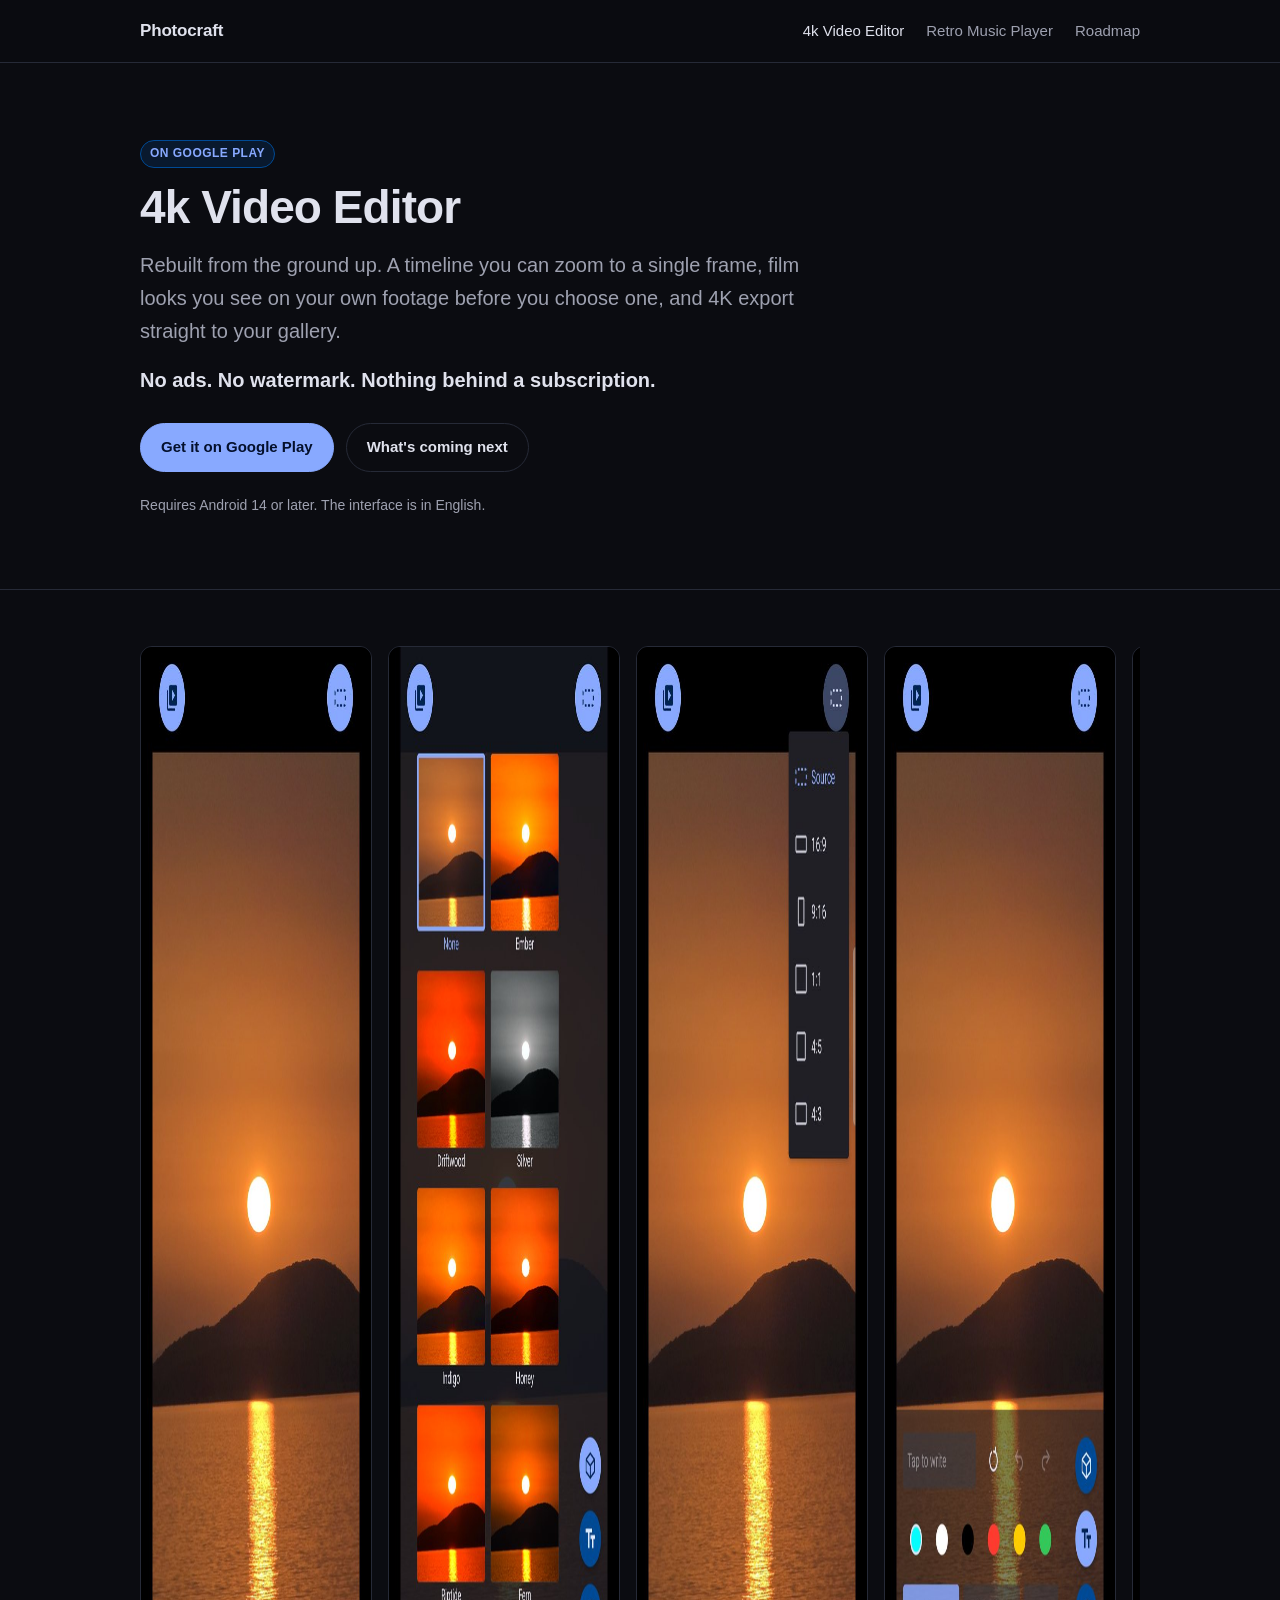
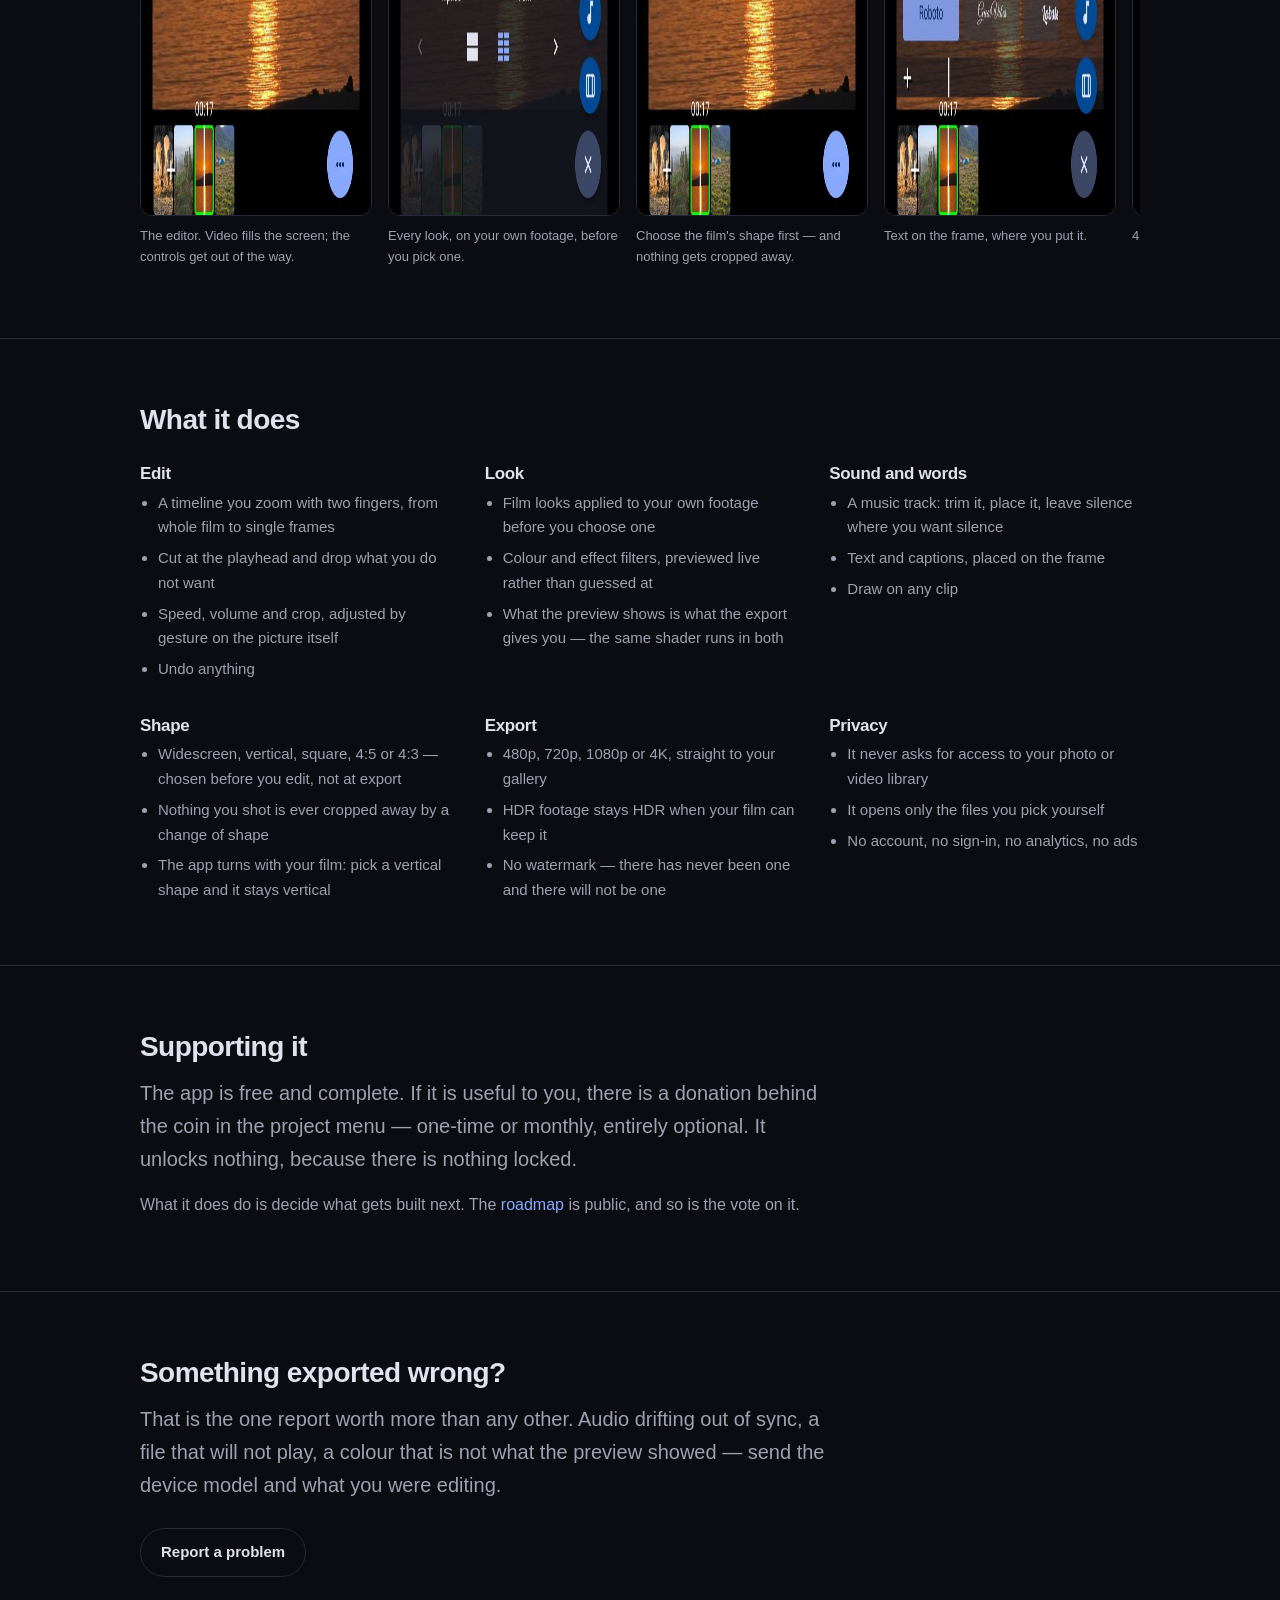
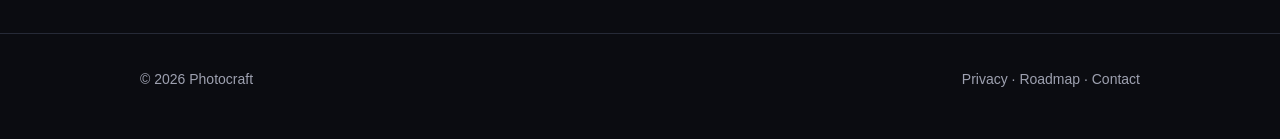
==== 4k-video-editor/index.html @ dc920c4f "The Photocraft site Plain HTML and one stylesheet. No build step, no framework, and no external requ" ====
<!doctype html>
<html lang="en">
<head>
<meta charset="utf-8">
<meta name="viewport" content="width=device-width, initial-scale=1, viewport-fit=cover">
<title>4k Video Editor — Photocraft</title>
<meta name="description" content="Cut, grade and export in 4K on Android. No ads, no watermark, nothing locked away.">
<meta property="og:title" content="4k Video Editor">
<meta property="og:description" content="Cut, grade and export in 4K. No ads, no watermark, nothing locked away.">
<meta property="og:type" content="website">
<meta property="og:url" content="https://b0g8.github.io/4k-video-editor/">
<meta property="og:image" content="https://b0g8.github.io/assets/img/feature-graphic.jpg">
<link rel="stylesheet" href="/assets/css/site.css">
</head>
<body>

<header class="site-header">
  <div class="wrap">
    <a class="brand" href="/">Photocraft</a>
    <nav class="nav">
      <a href="/4k-video-editor/" aria-current="page">4k Video Editor</a>
      <a href="/retro-music-player/">Retro Music Player</a>
      <a href="/roadmap/">Roadmap</a>
    </nav>
  </div>
</header>

<main>

<section class="hero">
  <div class="wrap">
    <span class="tag live">On Google Play</span>
    <h1>4k Video Editor</h1>
    <p class="lede">Rebuilt from the ground up. A timeline you can zoom to a single frame, film
      looks you see on your own footage before you choose one, and 4K export straight to your
      gallery.</p>
    <p class="lede"><strong style="color:var(--text)">No ads. No watermark. Nothing behind a
      subscription.</strong></p>
    <div class="btn-row">
      <a class="btn" href="https://play.google.com/store/apps/details?id=com.wizevideo.editor">Get it on Google Play</a>
      <a class="btn ghost" href="/roadmap/">What's coming next</a>
    </div>
    <p class="small muted" style="margin-top:22px">Requires Android 14 or later. The interface is
      in English.</p>
  </div>
</section>

<section>
  <div class="wrap">
    <div class="shots">
      <figure>
        <img src="/assets/img/shots/01_editor.jpg" width="600" height="1170" alt="The editor, a sunset filling the frame, with the filmstrip along the bottom" loading="lazy">
        <figcaption>The editor. Video fills the screen; the controls get out of the way.</figcaption>
      </figure>
      <figure>
        <img src="/assets/img/shots/02_looks.jpg" width="600" height="1170" alt="Eight named film looks previewed on the user's own sunset footage" loading="lazy">
        <figcaption>Every look, on your own footage, before you pick one.</figcaption>
      </figure>
      <figure>
        <img src="/assets/img/shots/03_shape.jpg" width="600" height="1170" alt="The aspect ratio menu showing six film shapes" loading="lazy">
        <figcaption>Choose the film's shape first — and nothing gets cropped away.</figcaption>
      </figure>
      <figure>
        <img src="/assets/img/shots/04_text.jpg" width="600" height="1170" alt="Text placed on a video frame, with font and colour options" loading="lazy">
        <figcaption>Text on the frame, where you put it.</figcaption>
      </figure>
      <figure>
        <img src="/assets/img/shots/05_export.jpg" width="600" height="1170" alt="The export dialog offering 480p, 720p, 1080p and 4K" loading="lazy">
        <figcaption>480p to 4K, straight to the gallery.</figcaption>
      </figure>
    </div>
  </div>
</section>

<section>
  <div class="wrap">
    <h2>What it does</h2>
    <div class="features" style="margin-top:28px">

      <div class="feature">
        <h3>Edit</h3>
        <ul>
          <li>A timeline you zoom with two fingers, from whole film to single frames</li>
          <li>Cut at the playhead and drop what you do not want</li>
          <li>Speed, volume and crop, adjusted by gesture on the picture itself</li>
          <li>Undo anything</li>
        </ul>
      </div>

      <div class="feature">
        <h3>Look</h3>
        <ul>
          <li>Film looks applied to your own footage before you choose one</li>
          <li>Colour and effect filters, previewed live rather than guessed at</li>
          <li>What the preview shows is what the export gives you — the same shader runs in both</li>
        </ul>
      </div>

      <div class="feature">
        <h3>Sound and words</h3>
        <ul>
          <li>A music track: trim it, place it, leave silence where you want silence</li>
          <li>Text and captions, placed on the frame</li>
          <li>Draw on any clip</li>
        </ul>
      </div>

      <div class="feature">
        <h3>Shape</h3>
        <ul>
          <li>Widescreen, vertical, square, 4:5 or 4:3 — chosen before you edit, not at export</li>
          <li>Nothing you shot is ever cropped away by a change of shape</li>
          <li>The app turns with your film: pick a vertical shape and it stays vertical</li>
        </ul>
      </div>

      <div class="feature">
        <h3>Export</h3>
        <ul>
          <li>480p, 720p, 1080p or 4K, straight to your gallery</li>
          <li>HDR footage stays HDR when your film can keep it</li>
          <li>No watermark — there has never been one and there will not be one</li>
        </ul>
      </div>

      <div class="feature">
        <h3>Privacy</h3>
        <ul>
          <li>It never asks for access to your photo or video library</li>
          <li>It opens only the files you pick yourself</li>
          <li>No account, no sign-in, no analytics, no ads</li>
        </ul>
      </div>

    </div>
  </div>
</section>

<section>
  <div class="wrap">
    <h2>Supporting it</h2>
    <p class="lede">The app is free and complete. If it is useful to you, there is a donation
      behind the coin in the project menu — one-time or monthly, entirely optional. It unlocks
      nothing, because there is nothing locked.</p>
    <p class="muted">What it does do is decide what gets built next. The
      <a href="/roadmap/">roadmap</a> is public, and so is the vote on it.</p>
  </div>
</section>

<section>
  <div class="wrap">
    <h2>Something exported wrong?</h2>
    <p class="lede">That is the one report worth more than any other. Audio drifting out of sync,
      a file that will not play, a colour that is not what the preview showed — send the device
      model and what you were editing.</p>
    <div class="btn-row">
      <a class="btn ghost" href="mailto:wizefilmmaking@gmail.com?subject=4k%20Video%20Editor%20—%20export%20problem">Report a problem</a>
    </div>
  </div>
</section>

</main>

<footer class="site-footer">
  <div class="wrap">
    <span>© 2026 Photocraft</span>
    <span>
      <a href="/privacy/4k-video-editor.html">Privacy</a> ·
      <a href="/roadmap/">Roadmap</a> ·
      <a href="mailto:wizefilmmaking@gmail.com">Contact</a>
    </span>
  </div>
</footer>

</body>
</html>
---- assets/css/site.css ----
/* Photocraft — one stylesheet, no external requests.
   Palette is the app's own: app/src/main/java/com/wizevideo/editor/ui/theme/Color.kt */

:root {
  --bg: #0b0c11;
  --surface: #15171f;
  --surface-2: #1c1f2a;
  --line: #262a37;
  --text: #e0e2ed;
  --text-muted: #9ea1b0;
  --brand: #88a9ff;
  --brand-dim: #004a95;
  --brand-deep: #002551;
  --radius: 14px;
  --maxw: 1040px;
}

* { box-sizing: border-box; }

html { -webkit-text-size-adjust: 100%; }

body {
  margin: 0;
  background: var(--bg);
  color: var(--text);
  font: 16px/1.65 -apple-system, BlinkMacSystemFont, "Segoe UI", Roboto, "Helvetica Neue", Arial, sans-serif;
  -webkit-font-smoothing: antialiased;
}

img { max-width: 100%; display: block; }

a { color: var(--brand); text-decoration: none; }
a:hover { text-decoration: underline; }

.wrap { max-width: var(--maxw); margin: 0 auto; padding: 0 20px; }

/* ---------- header ---------- */

.site-header {
  border-bottom: 1px solid var(--line);
  background: rgba(11, 12, 17, 0.9);
  backdrop-filter: saturate(140%) blur(8px);
  position: sticky;
  top: 0;
  z-index: 10;
}
.site-header .wrap {
  display: flex;
  align-items: center;
  justify-content: space-between;
  gap: 16px;
  min-height: 62px;
  flex-wrap: wrap;
}
.brand {
  font-weight: 650;
  letter-spacing: -0.01em;
  color: var(--text);
  font-size: 17px;
}
.brand:hover { text-decoration: none; color: var(--brand); }
.nav { display: flex; gap: 22px; font-size: 15px; }
.nav a { color: var(--text-muted); }
.nav a:hover, .nav a[aria-current="page"] { color: var(--text); text-decoration: none; }

/* ---------- type ---------- */

h1, h2, h3 { line-height: 1.2; letter-spacing: -0.02em; margin: 0 0 14px; }
h1 { font-size: clamp(30px, 5vw, 46px); font-weight: 680; }
h2 { font-size: clamp(22px, 3vw, 28px); font-weight: 650; margin-top: 8px; }
h3 { font-size: 17px; font-weight: 640; }
p { margin: 0 0 16px; }
.lede { font-size: clamp(17px, 2.2vw, 20px); color: var(--text-muted); max-width: 62ch; }
.muted { color: var(--text-muted); }
.small { font-size: 14px; }

section { padding: 56px 0; border-top: 1px solid var(--line); }
section:first-of-type { border-top: 0; }
.hero { padding: 76px 0 56px; }

/* ---------- buttons ---------- */

.btn {
  display: inline-block;
  padding: 11px 20px;
  border-radius: 999px;
  background: var(--brand);
  color: #04102c;
  font-weight: 640;
  font-size: 15px;
  border: 1px solid var(--brand);
}
.btn:hover { text-decoration: none; filter: brightness(1.08); }
.btn.ghost { background: transparent; color: var(--text); border-color: var(--line); }
.btn.ghost:hover { border-color: var(--brand); color: var(--brand); filter: none; }
.btn-row { display: flex; flex-wrap: wrap; gap: 12px; margin-top: 26px; }

/* ---------- cards ---------- */

.cards { display: grid; grid-template-columns: repeat(auto-fit, minmax(280px, 1fr)); gap: 20px; }
.card {
  background: var(--surface);
  border: 1px solid var(--line);
  border-radius: var(--radius);
  padding: 26px;
  display: flex;
  flex-direction: column;
}
.card h3 { margin-bottom: 6px; font-size: 20px; }
.card p { color: var(--text-muted); font-size: 15px; }
.card .btn-row { margin-top: auto; padding-top: 10px; }

.tag {
  display: inline-block;
  align-self: flex-start;
  font-size: 12px;
  font-weight: 640;
  letter-spacing: 0.04em;
  text-transform: uppercase;
  padding: 3px 9px;
  border-radius: 999px;
  border: 1px solid var(--line);
  color: var(--text-muted);
  margin-bottom: 12px;
}
.tag.live { color: var(--brand); border-color: var(--brand-dim); background: rgba(0, 74, 149, 0.22); }

/* ---------- feature list ---------- */

.features { display: grid; grid-template-columns: repeat(auto-fit, minmax(260px, 1fr)); gap: 28px 34px; }
.feature h3 { margin-bottom: 6px; }
.feature ul { margin: 0; padding-left: 18px; color: var(--text-muted); font-size: 15px; }
.feature li { margin-bottom: 6px; }

/* ---------- screenshot strip ---------- */

.shots {
  display: grid;
  grid-auto-flow: column;
  grid-auto-columns: 232px;
  gap: 16px;
  overflow-x: auto;
  padding-bottom: 14px;
  scroll-snap-type: x mandatory;
  scrollbar-width: thin;
}
.shots figure { margin: 0; scroll-snap-align: start; }
.shots img { border-radius: 12px; border: 1px solid var(--line); background: #000; }
.shots figcaption { font-size: 13px; color: var(--text-muted); margin-top: 9px; }

/* ---------- roadmap ---------- */

.items { display: grid; gap: 14px; }
.item {
  background: var(--surface);
  border: 1px solid var(--line);
  border-radius: var(--radius);
  padding: 18px 20px;
}
.item-head { display: flex; align-items: baseline; justify-content: space-between; gap: 14px; flex-wrap: wrap; }
.item h3 { margin: 0; }
.item p { margin: 6px 0 0; color: var(--text-muted); font-size: 15px; }
.state { font-size: 13px; color: var(--text-muted); white-space: nowrap; }
.bar { height: 5px; border-radius: 999px; background: var(--surface-2); margin-top: 14px; overflow: hidden; }
.bar span { display: block; height: 100%; background: var(--brand); border-radius: 999px; }
.bar.done span { background: #6ee7a8; }

.note {
  background: rgba(0, 37, 81, 0.35);
  border: 1px solid var(--brand-dim);
  border-radius: var(--radius);
  padding: 18px 20px;
  color: var(--text-muted);
  font-size: 15px;
}
.note strong { color: var(--text); }

/* ---------- policy ---------- */

.prose { max-width: 70ch; }
.prose p { color: var(--text-muted); }
.prose strong { color: var(--text); }
.prose h1 { margin-bottom: 6px; }

/* ---------- footer ---------- */

.site-footer {
  border-top: 1px solid var(--line);
  padding: 34px 0 48px;
  color: var(--text-muted);
  font-size: 14px;
}
.site-footer .wrap { display: flex; justify-content: space-between; gap: 18px; flex-wrap: wrap; }
.site-footer a { color: var(--text-muted); }
.site-footer a:hover { color: var(--brand); }

@media (max-width: 600px) {
  .hero { padding: 52px 0 40px; }
  section { padding: 44px 0; }
  .nav { gap: 16px; font-size: 14px; }
}
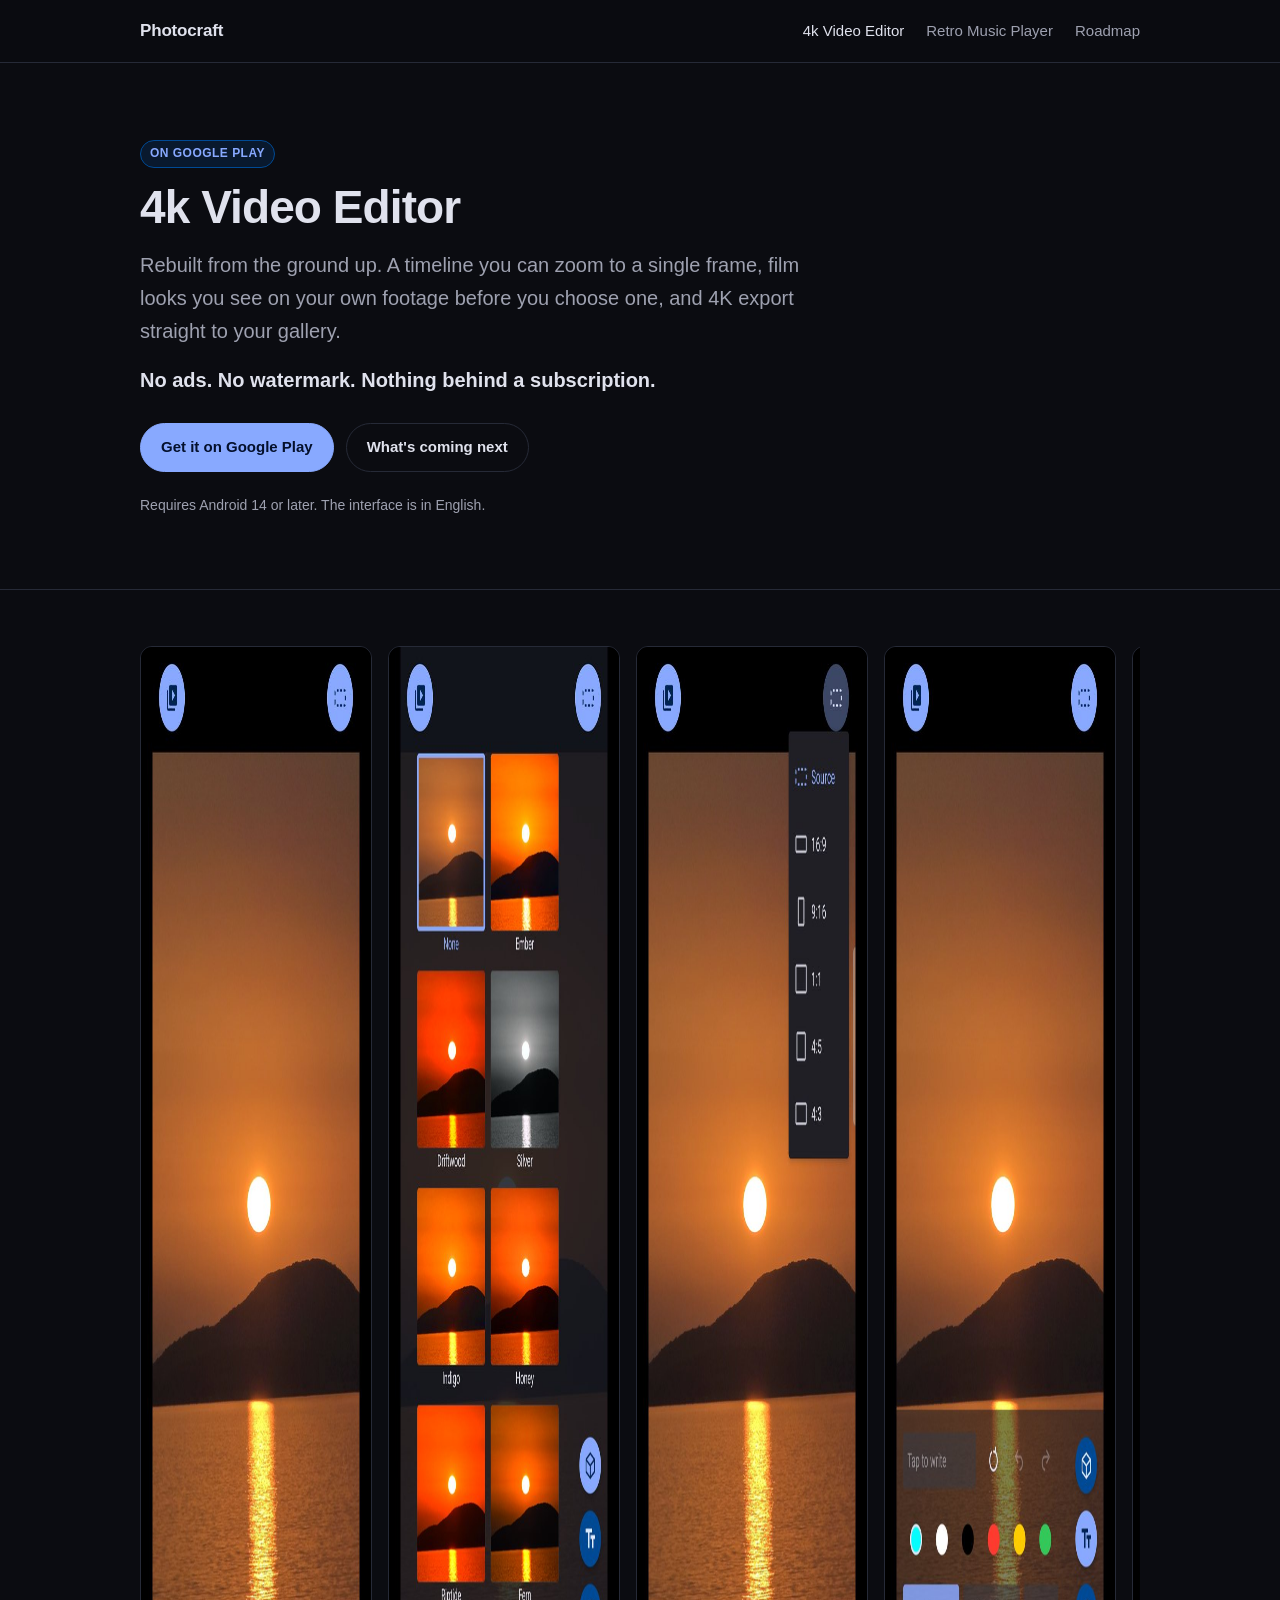
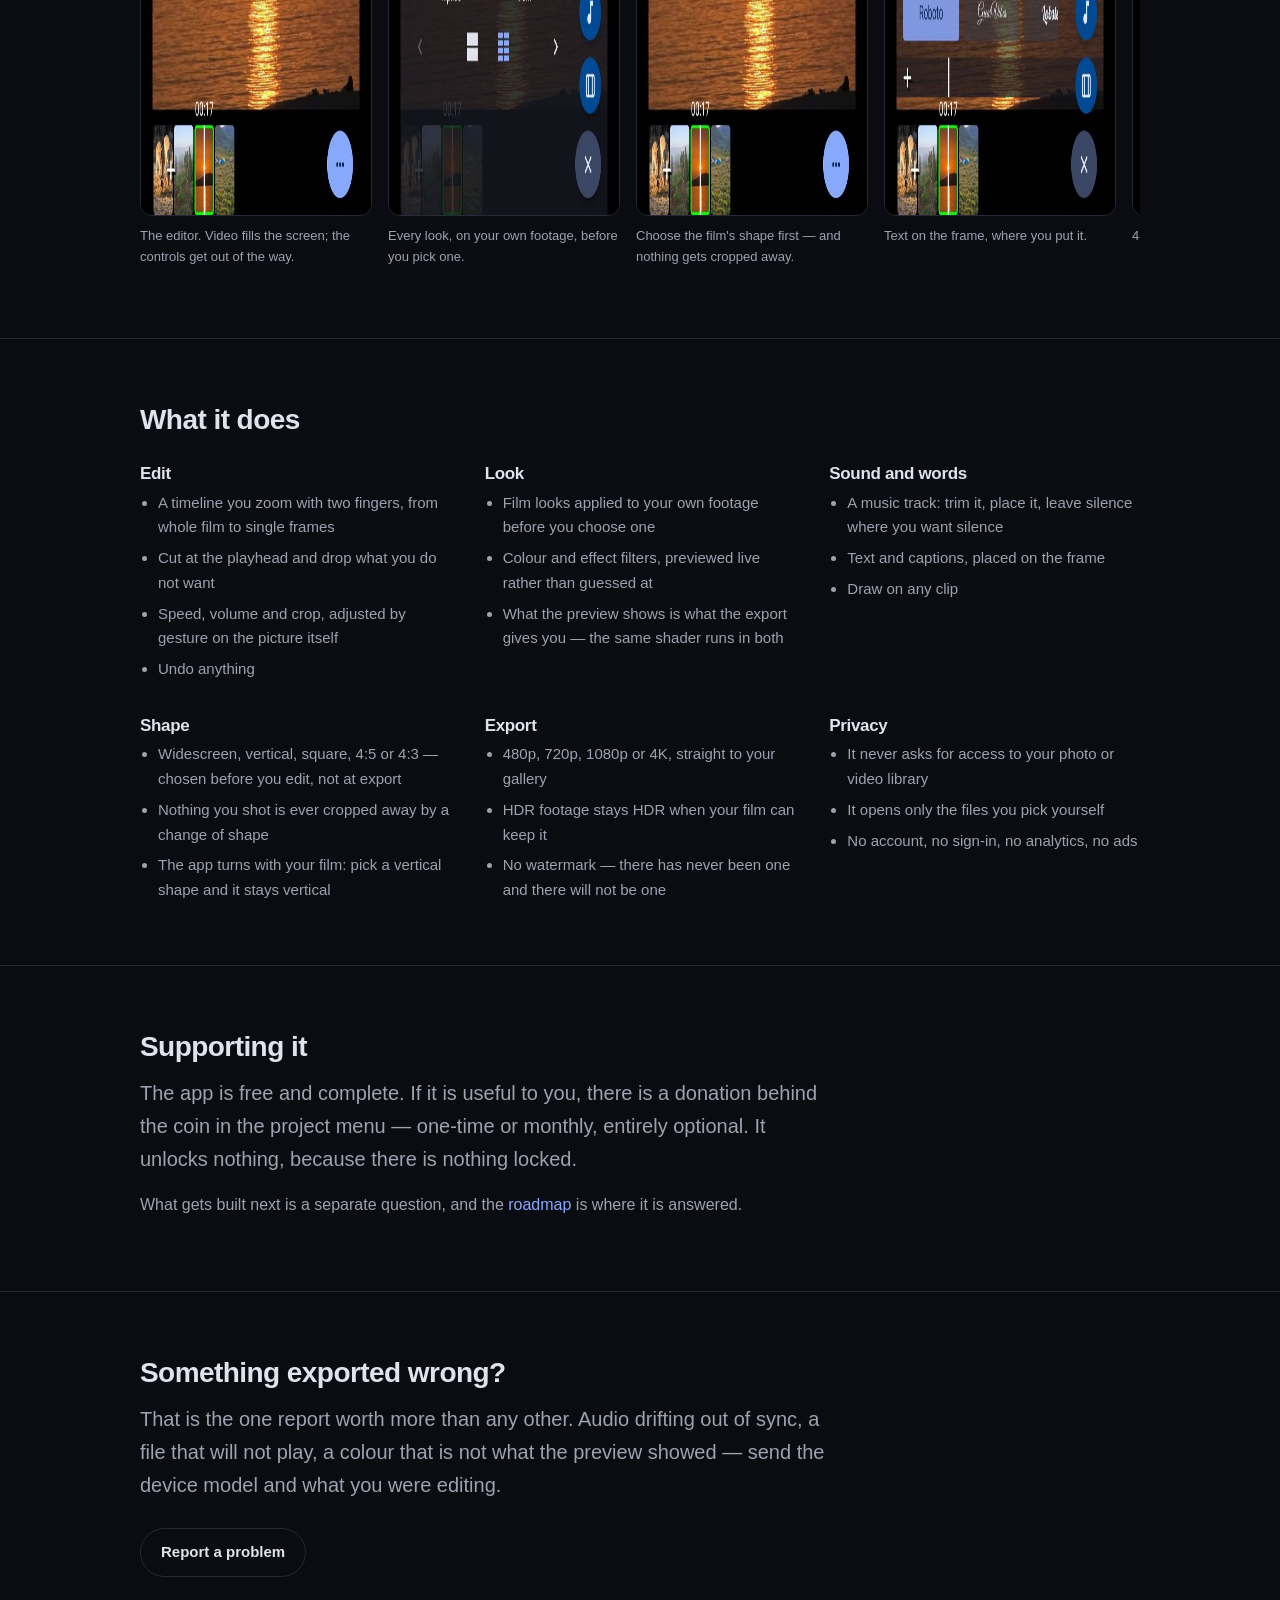
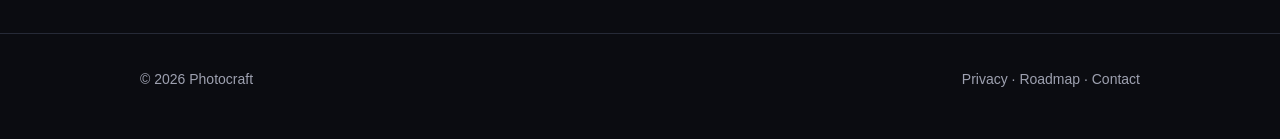
==== commit b41c591e: "Say nothing about donations on the vote The owner's call: the poll and the donation are not connecte" ====
--- a/4k-video-editor/index.html
+++ b/4k-video-editor/index.html
@@ -142,8 +142,8 @@
     <p class="lede">The app is free and complete. If it is useful to you, there is a donation
       behind the coin in the project menu — one-time or monthly, entirely optional. It unlocks
       nothing, because there is nothing locked.</p>
-    <p class="muted">What it does do is decide what gets built next. The
-      <a href="/roadmap/">roadmap</a> is public, and so is the vote on it.</p>
+    <p class="muted">What gets built next is a separate question, and the
+      <a href="/roadmap/">roadmap</a> is where it is answered.</p>
   </div>
 </section>
 
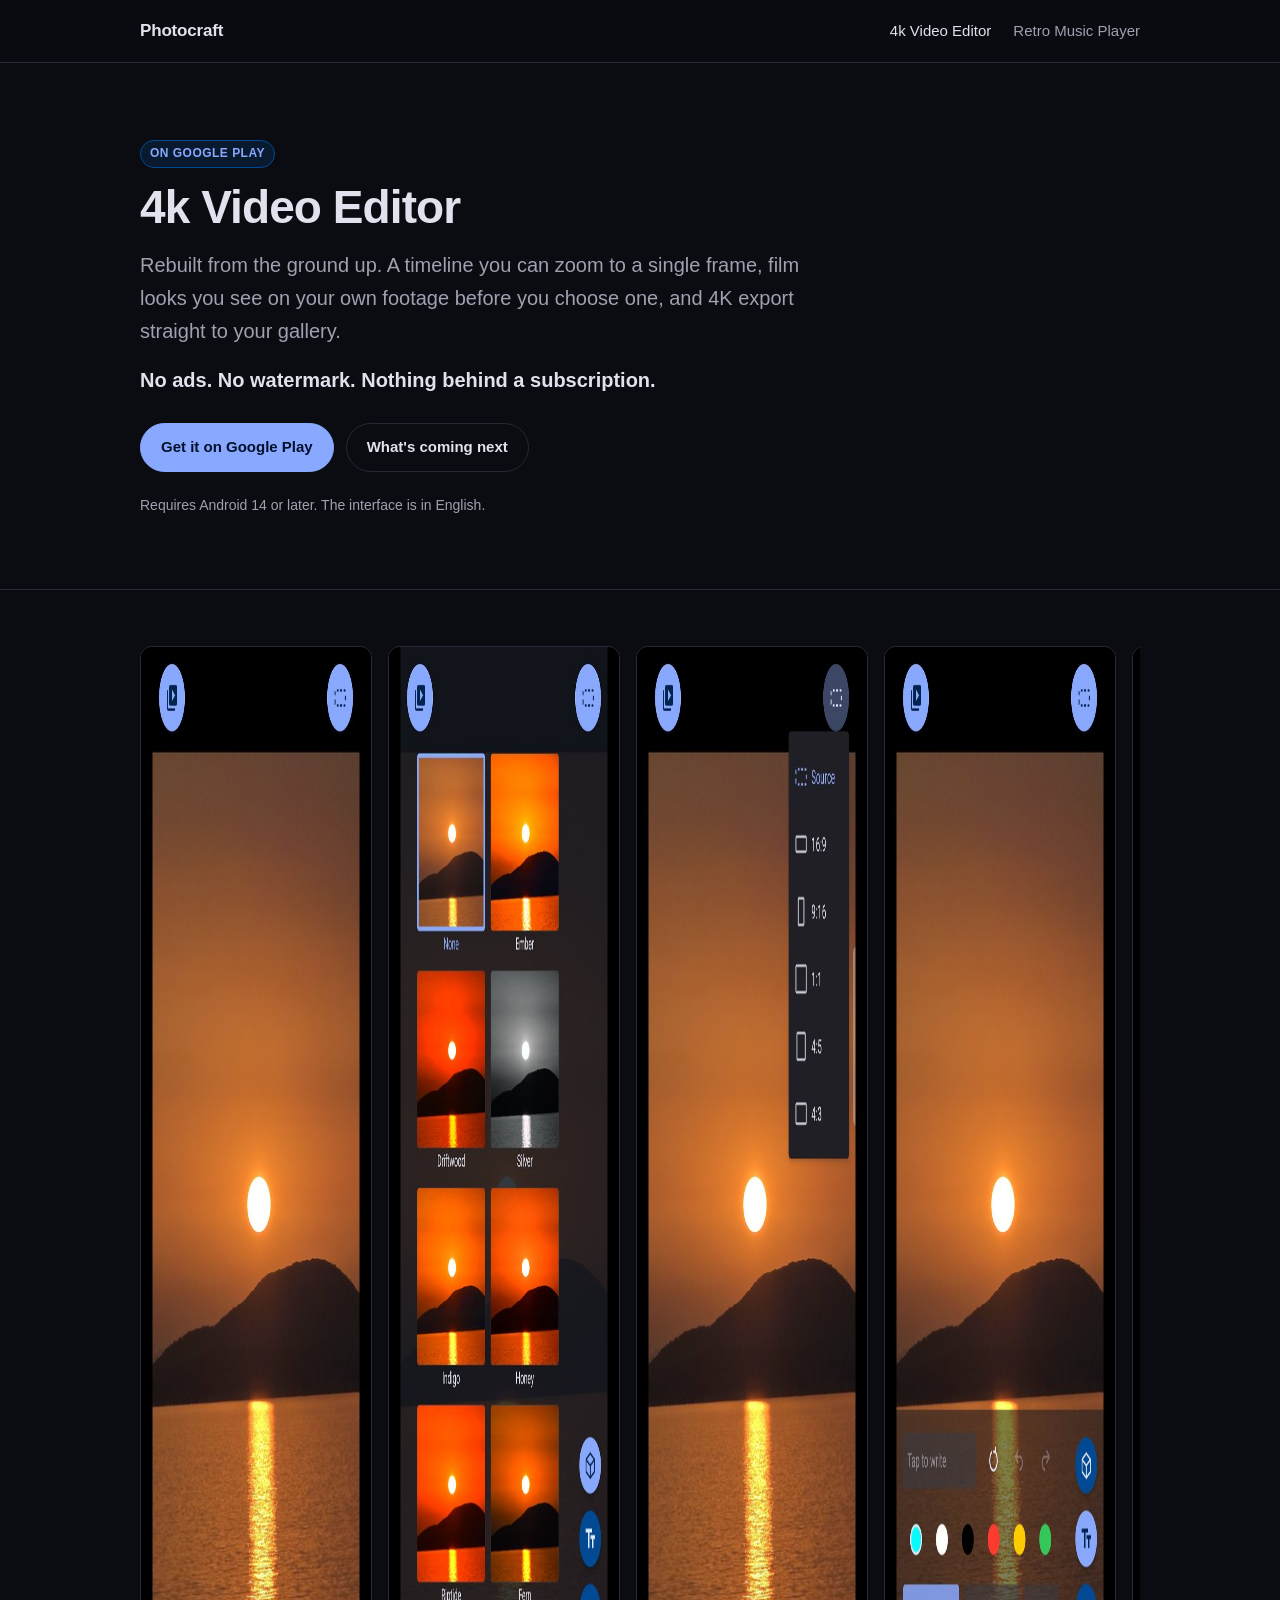
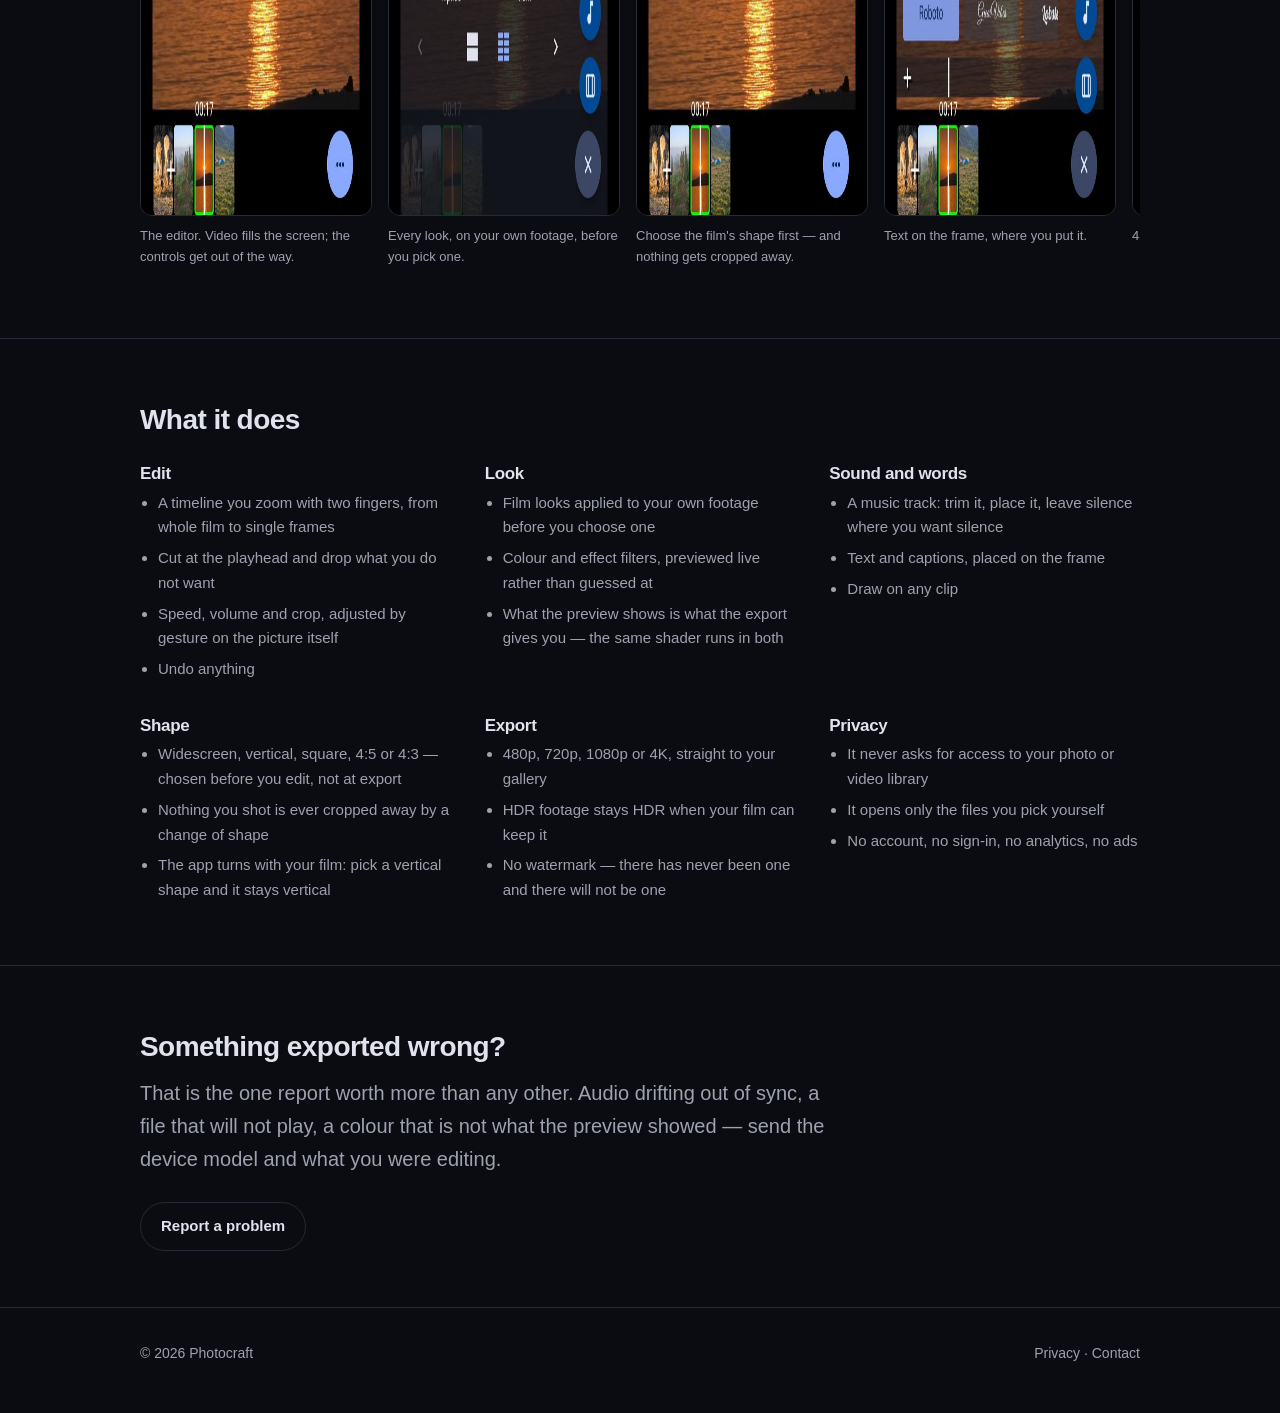
==== commit 9fbf7023: "Roadmaps become per-app, and nothing here asks for money Four changes from the owner.  The roadmap i" ====
--- a/4k-video-editor/index.html
+++ b/4k-video-editor/index.html
@@ -20,7 +20,6 @@
     <nav class="nav">
       <a href="/4k-video-editor/" aria-current="page">4k Video Editor</a>
       <a href="/retro-music-player/">Retro Music Player</a>
-      <a href="/roadmap/">Roadmap</a>
     </nav>
   </div>
 </header>
@@ -38,7 +37,7 @@
       subscription.</strong></p>
     <div class="btn-row">
       <a class="btn" href="https://play.google.com/store/apps/details?id=com.wizevideo.editor">Get it on Google Play</a>
-      <a class="btn ghost" href="/roadmap/">What's coming next</a>
+      <a class="btn ghost" href="/4k-video-editor/roadmap/">What's coming next</a>
     </div>
     <p class="small muted" style="margin-top:22px">Requires Android 14 or later. The interface is
       in English.</p>
@@ -138,17 +137,6 @@
 
 <section>
   <div class="wrap">
-    <h2>Supporting it</h2>
-    <p class="lede">The app is free and complete. If it is useful to you, there is a donation
-      behind the coin in the project menu — one-time or monthly, entirely optional. It unlocks
-      nothing, because there is nothing locked.</p>
-    <p class="muted">What gets built next is a separate question, and the
-      <a href="/roadmap/">roadmap</a> is where it is answered.</p>
-  </div>
-</section>
-
-<section>
-  <div class="wrap">
     <h2>Something exported wrong?</h2>
     <p class="lede">That is the one report worth more than any other. Audio drifting out of sync,
       a file that will not play, a colour that is not what the preview showed — send the device
@@ -166,7 +154,6 @@
     <span>© 2026 Photocraft</span>
     <span>
       <a href="/privacy/4k-video-editor.html">Privacy</a> ·
-      <a href="/roadmap/">Roadmap</a> ·
       <a href="mailto:wizefilmmaking@gmail.com">Contact</a>
     </span>
   </div>
--- a/assets/css/site.css
+++ b/assets/css/site.css
@@ -199,3 +199,53 @@
   section { padding: 44px 0; }
   .nav { gap: 16px; font-size: 14px; }
 }
+
+/* ---------- vote form ---------- */
+
+.sr-only {
+  position: absolute;
+  width: 1px; height: 1px;
+  padding: 0; margin: -1px;
+  overflow: hidden;
+  clip: rect(0 0 0 0);
+  white-space: nowrap;
+  border: 0;
+}
+
+.vote fieldset { border: 0; margin: 0 0 22px; padding: 0; display: grid; gap: 2px; }
+.vote fieldset label {
+  display: flex;
+  align-items: center;
+  gap: 12px;
+  padding: 11px 16px;
+  border: 1px solid var(--line);
+  border-radius: 10px;
+  background: var(--surface);
+  cursor: pointer;
+  font-size: 15px;
+}
+.vote fieldset label:hover { border-color: var(--brand-dim); }
+.vote fieldset label:has(input:checked) {
+  border-color: var(--brand);
+  background: rgba(0, 74, 149, 0.22);
+}
+.vote input[type="radio"] { accent-color: var(--brand); width: 17px; height: 17px; margin: 0; }
+
+.vote .field { display: block; font-size: 14px; color: var(--text-muted); margin-bottom: 8px; }
+.vote textarea {
+  width: 100%;
+  background: var(--surface);
+  color: var(--text);
+  border: 1px solid var(--line);
+  border-radius: 10px;
+  padding: 12px 14px;
+  font: inherit;
+  font-size: 15px;
+  resize: vertical;
+  margin-bottom: 22px;
+}
+.vote textarea:focus, .vote fieldset label:focus-within {
+  outline: 2px solid var(--brand);
+  outline-offset: 1px;
+}
+.vote button { cursor: pointer; font-family: inherit; }
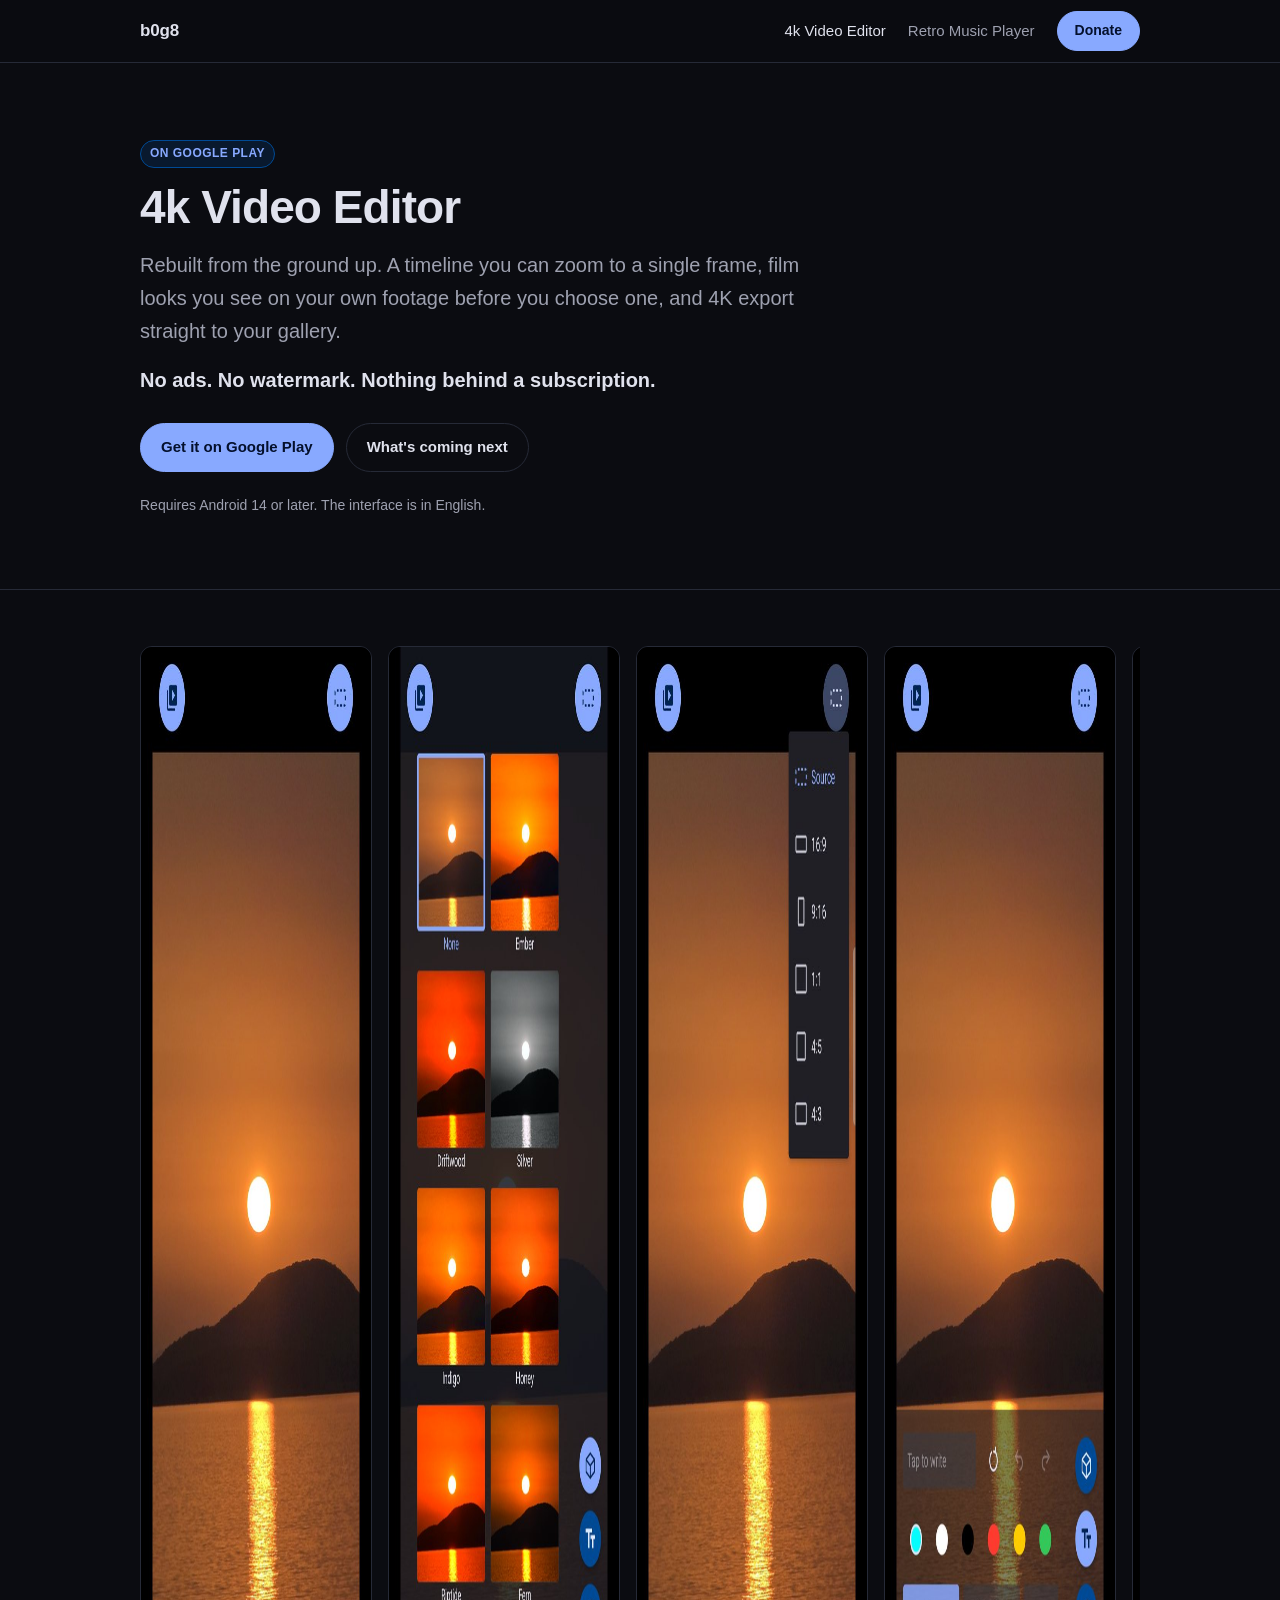
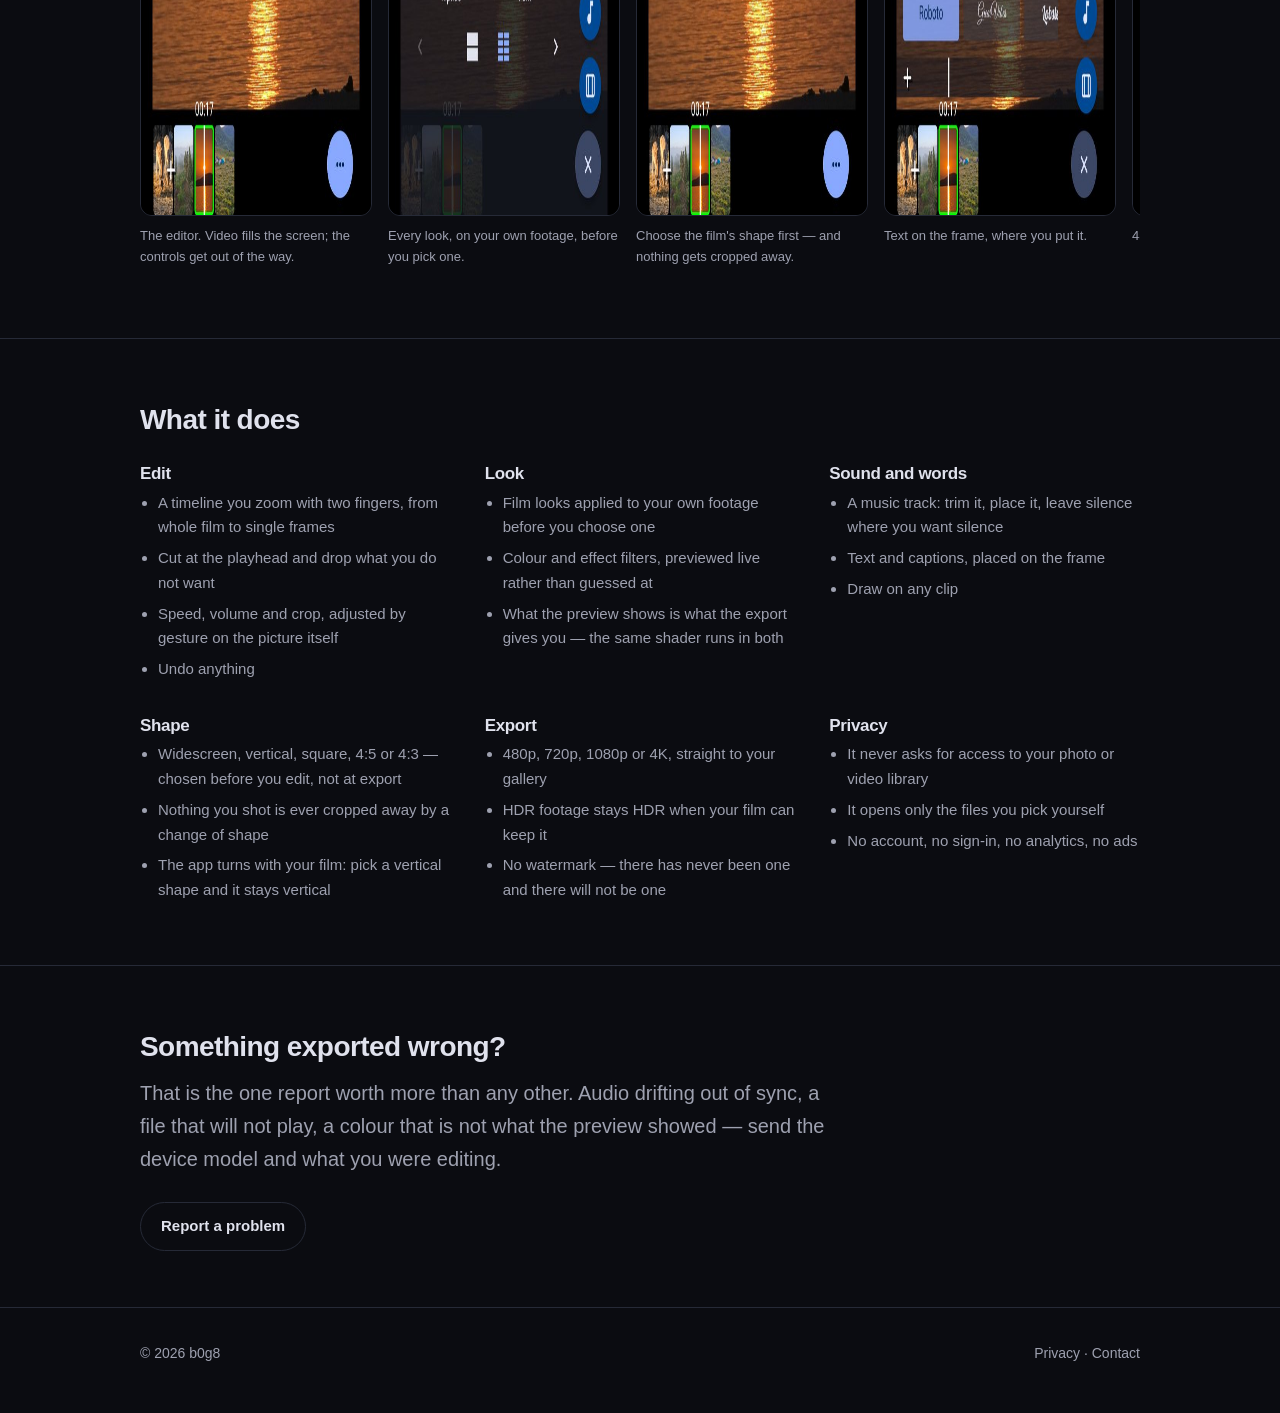
==== commit 192a6775: "Drop the Photocraft name; Donate goes in the top row Owner's call, and the reasoning is sound: every" ====
--- a/4k-video-editor/index.html
+++ b/4k-video-editor/index.html
@@ -3,7 +3,7 @@
 <head>
 <meta charset="utf-8">
 <meta name="viewport" content="width=device-width, initial-scale=1, viewport-fit=cover">
-<title>4k Video Editor — Photocraft</title>
+<title>4k Video Editor</title>
 <meta name="description" content="Cut, grade and export in 4K on Android. No ads, no watermark, nothing locked away.">
 <meta property="og:title" content="4k Video Editor">
 <meta property="og:description" content="Cut, grade and export in 4K. No ads, no watermark, nothing locked away.">
@@ -16,10 +16,11 @@
 
 <header class="site-header">
   <div class="wrap">
-    <a class="brand" href="/">Photocraft</a>
+    <a class="brand" href="/">b0g8</a>
     <nav class="nav">
       <a href="/4k-video-editor/" aria-current="page">4k Video Editor</a>
       <a href="/retro-music-player/">Retro Music Player</a>
+      <a class="btn nav-cta" href="https://paypal.me/RusBogdan" target="_blank" rel="noopener">Donate</a>
     </nav>
   </div>
 </header>
@@ -151,7 +152,7 @@
 
 <footer class="site-footer">
   <div class="wrap">
-    <span>© 2026 Photocraft</span>
+    <span>© 2026 b0g8</span>
     <span>
       <a href="/privacy/4k-video-editor.html">Privacy</a> ·
       <a href="mailto:wizefilmmaking@gmail.com">Contact</a>
--- a/assets/css/site.css
+++ b/assets/css/site.css
@@ -59,9 +59,14 @@
   font-size: 17px;
 }
 .brand:hover { text-decoration: none; color: var(--brand); }
-.nav { display: flex; gap: 22px; font-size: 15px; }
+.nav { display: flex; align-items: center; gap: 22px; font-size: 15px; }
 .nav a { color: var(--text-muted); }
 .nav a:hover, .nav a[aria-current="page"] { color: var(--text); text-decoration: none; }
+
+/* The one call to action in the header. Sized down from .btn so it sits inside the header's
+   62px band without stretching it, and it is the only coloured thing in the row. */
+.nav-cta, .nav a.nav-cta { padding: 7px 17px; font-size: 14px; color: #04102c; }
+.nav a.nav-cta:hover { color: #04102c; }
 
 /* ---------- type ---------- */
 
@@ -197,7 +202,8 @@
 @media (max-width: 600px) {
   .hero { padding: 52px 0 40px; }
   section { padding: 44px 0; }
-  .nav { gap: 16px; font-size: 14px; }
+  .nav { gap: 14px; font-size: 14px; }
+  .nav-cta, .nav a.nav-cta { padding: 6px 14px; }
 }
 
 /* ---------- vote form ---------- */
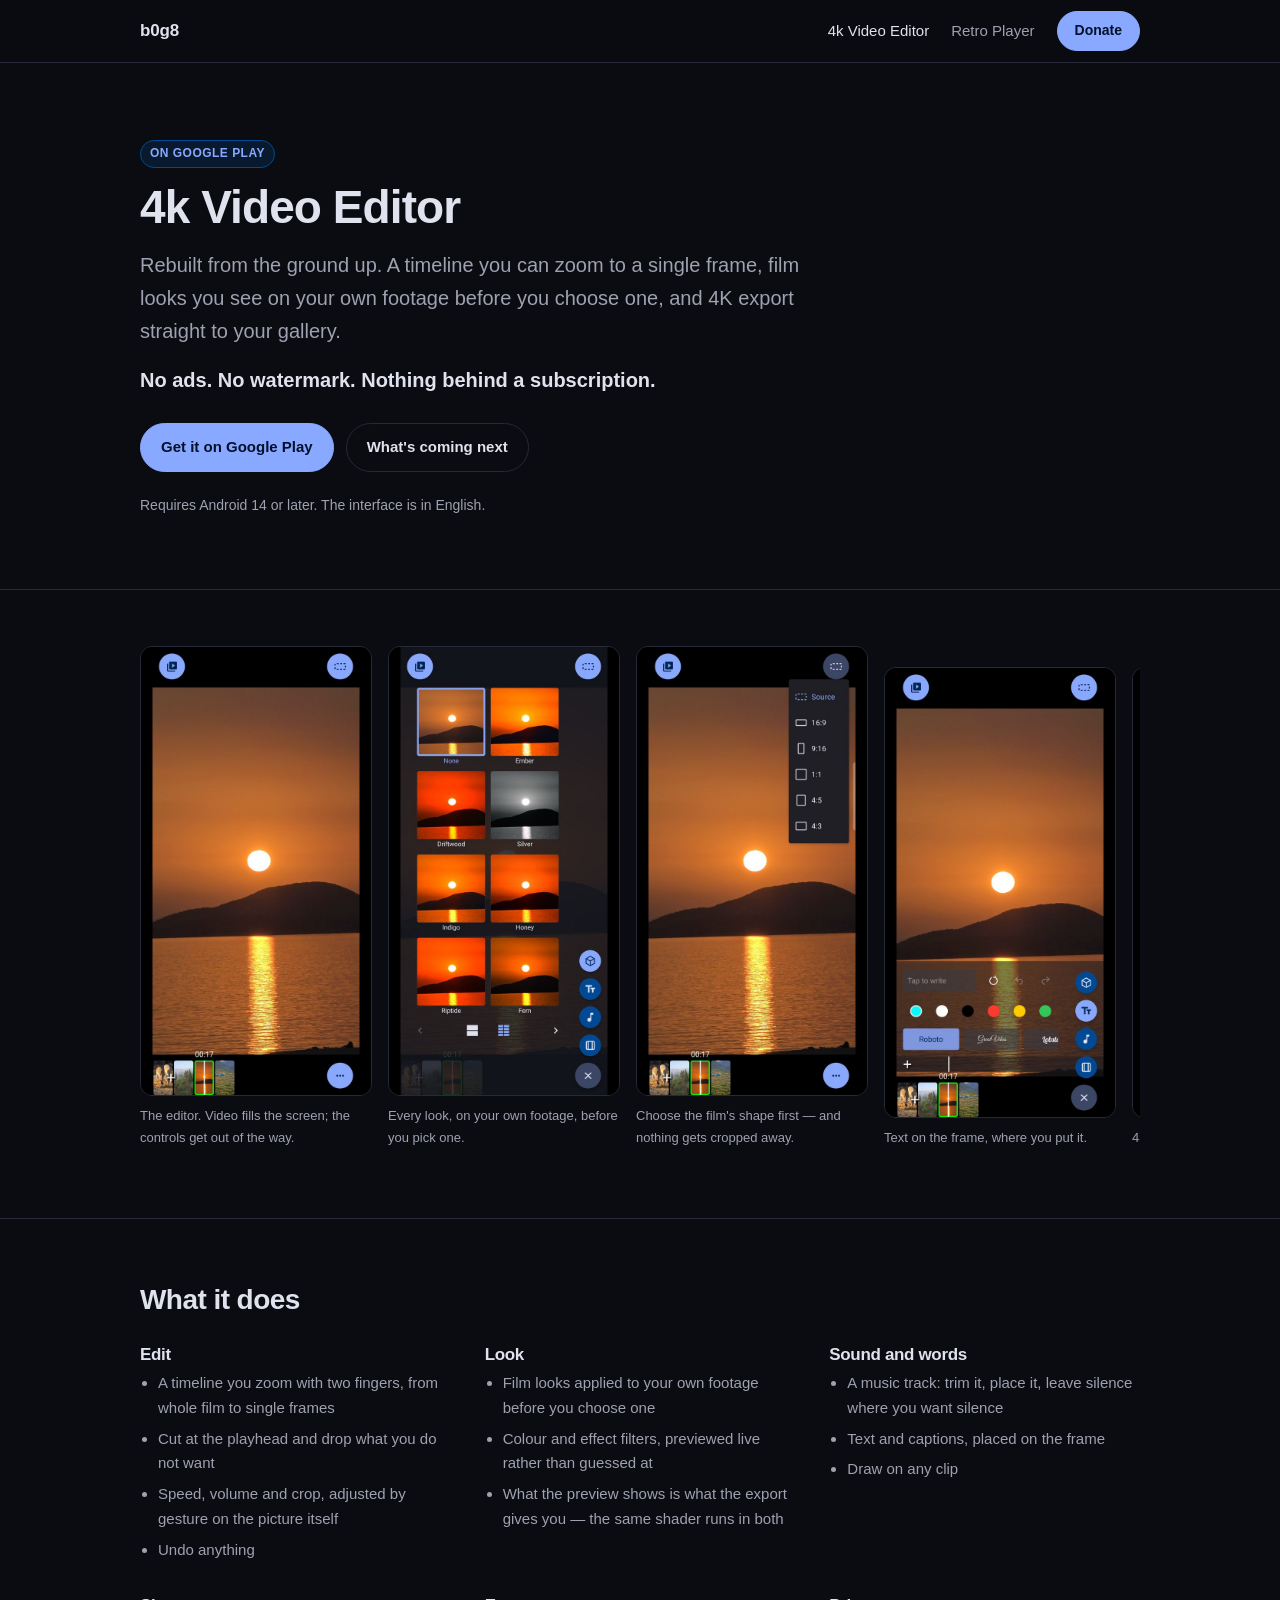
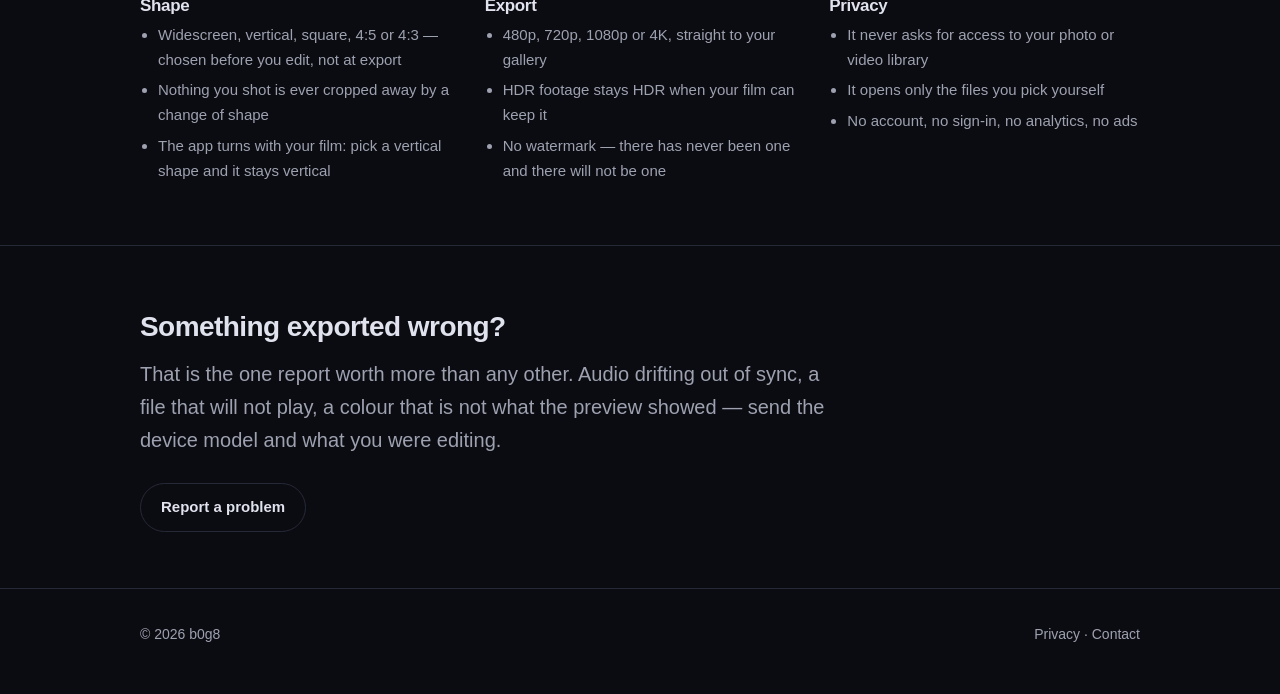
==== commit 0a2313ab: "Retro Player gets a real page, and the screenshots stop being squeezed The squeeze was one missing d" ====
--- a/4k-video-editor/index.html
+++ b/4k-video-editor/index.html
@@ -19,7 +19,7 @@
     <a class="brand" href="/">b0g8</a>
     <nav class="nav">
       <a href="/4k-video-editor/" aria-current="page">4k Video Editor</a>
-      <a href="/retro-music-player/">Retro Music Player</a>
+      <a href="/retro-music-player/">Retro Player</a>
       <a class="btn nav-cta" href="https://paypal.me/RusBogdan" target="_blank" rel="noopener">Donate</a>
     </nav>
   </div>
--- a/assets/css/site.css
+++ b/assets/css/site.css
@@ -27,7 +27,10 @@
   -webkit-font-smoothing: antialiased;
 }
 
-img { max-width: 100%; display: block; }
+/* height:auto is load-bearing. Every <img> here carries width/height attributes so the browser can
+   reserve the space before the file arrives; without height:auto, max-width shrinks the width to
+   the column and the attribute keeps the height, and the picture comes out tall and squeezed. */
+img { max-width: 100%; height: auto; display: block; }
 
 a { color: var(--brand); text-decoration: none; }
 a:hover { text-decoration: underline; }
@@ -141,6 +144,7 @@
 
 .shots {
   display: grid;
+  align-items: end;
   grid-auto-flow: column;
   grid-auto-columns: 232px;
   gap: 16px;
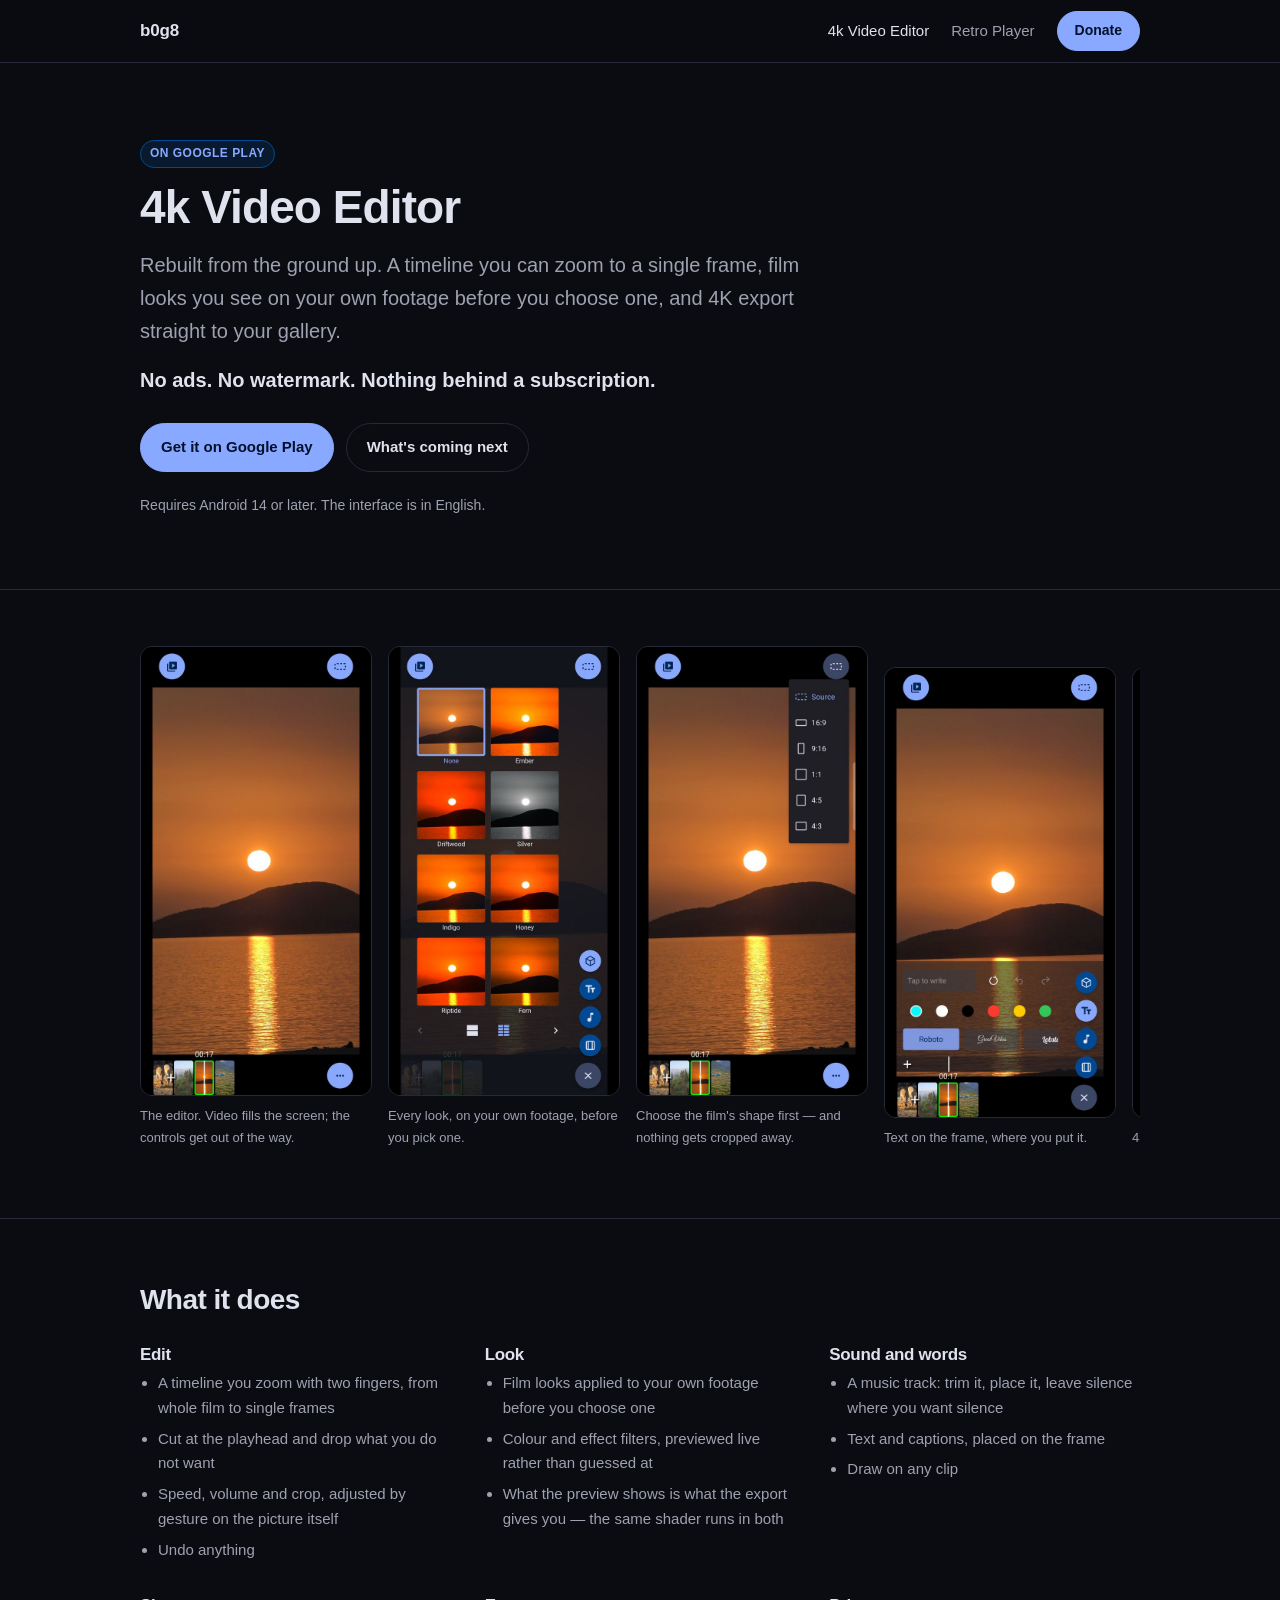
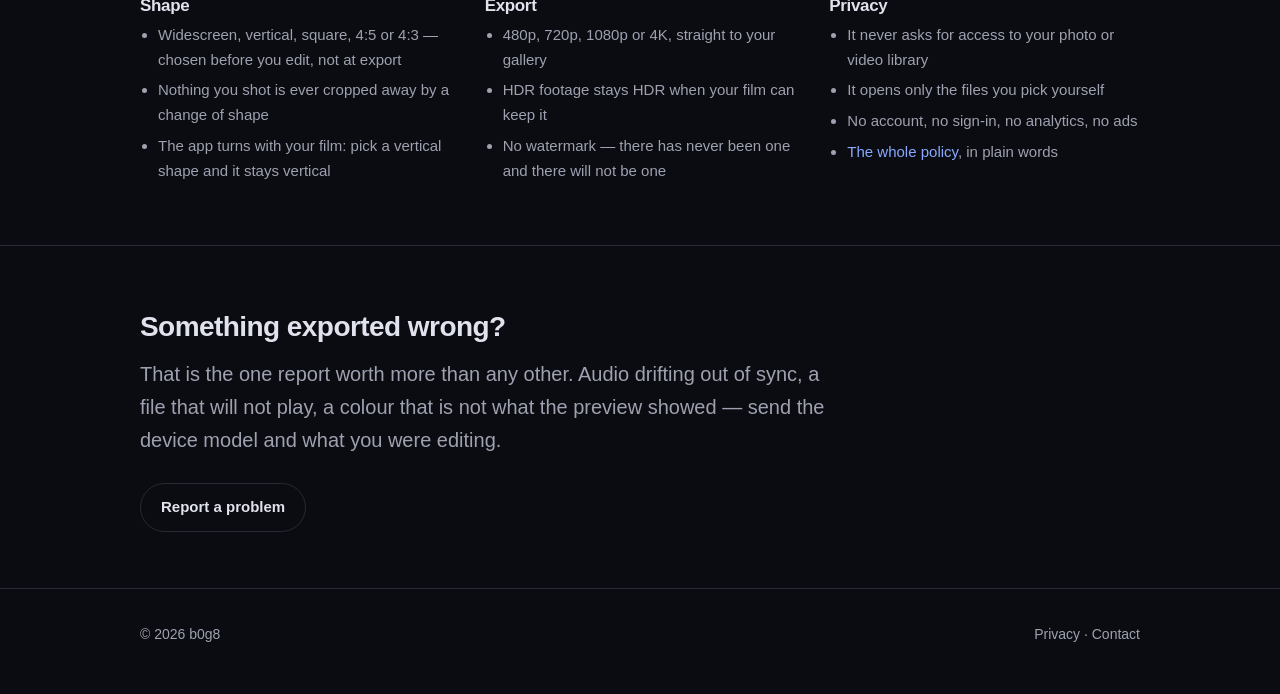
==== commit 0905f4b3: "Wire Retro Player's privacy policy into the site The page was pushed and nothing linked to it, so it" ====
--- a/4k-video-editor/index.html
+++ b/4k-video-editor/index.html
@@ -129,6 +129,7 @@
           <li>It never asks for access to your photo or video library</li>
           <li>It opens only the files you pick yourself</li>
           <li>No account, no sign-in, no analytics, no ads</li>
+          <li><a href="/privacy/4k-video-editor.html">The whole policy</a>, in plain words</li>
         </ul>
       </div>
 
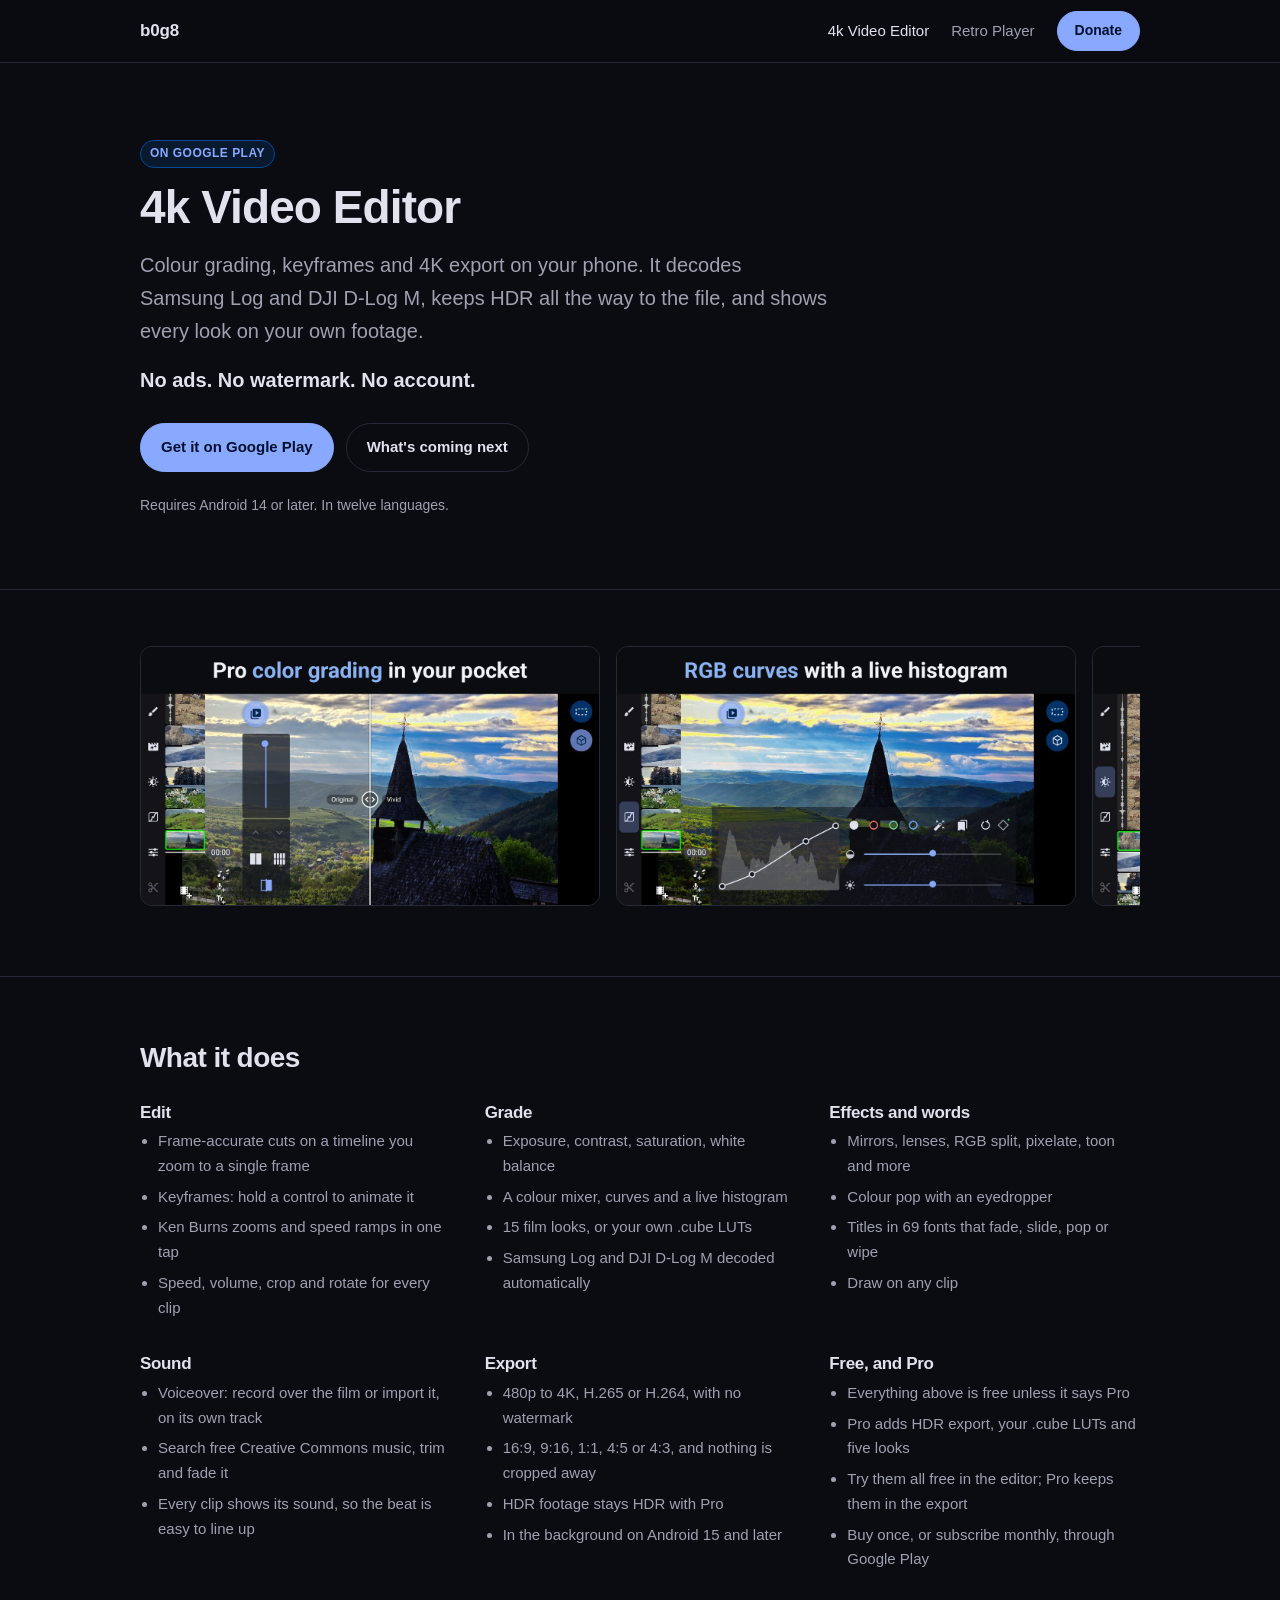
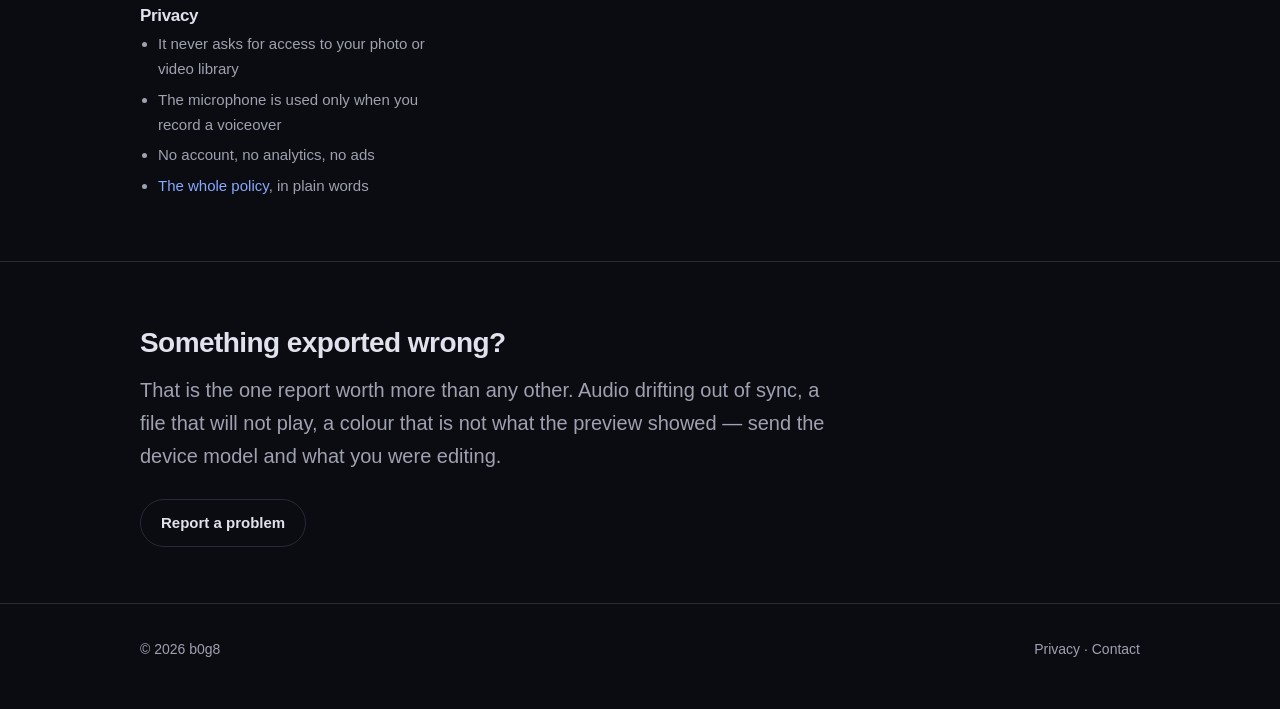
==== commit 408f93b0: "4K Video Editor: new screenshots, 2.3.0 capabilities, privacy policy for the microphone Eight screen" ====
--- a/4k-video-editor/index.html
+++ b/4k-video-editor/index.html
@@ -4,9 +4,9 @@
 <meta charset="utf-8">
 <meta name="viewport" content="width=device-width, initial-scale=1, viewport-fit=cover">
 <title>4k Video Editor</title>
-<meta name="description" content="Cut, grade and export in 4K on Android. No ads, no watermark, nothing locked away.">
+<meta name="description" content="Cut, grade and export in 4K on Android. No ads, no watermark, no account.">
 <meta property="og:title" content="4k Video Editor">
-<meta property="og:description" content="Cut, grade and export in 4K. No ads, no watermark, nothing locked away.">
+<meta property="og:description" content="Cut, grade and export in 4K. No ads, no watermark, no account.">
 <meta property="og:type" content="website">
 <meta property="og:url" content="https://b0g8.github.io/4k-video-editor/">
 <meta property="og:image" content="https://b0g8.github.io/assets/img/feature-graphic.jpg">
@@ -31,43 +31,29 @@
   <div class="wrap">
     <span class="tag live">On Google Play</span>
     <h1>4k Video Editor</h1>
-    <p class="lede">Rebuilt from the ground up. A timeline you can zoom to a single frame, film
-      looks you see on your own footage before you choose one, and 4K export straight to your
-      gallery.</p>
-    <p class="lede"><strong style="color:var(--text)">No ads. No watermark. Nothing behind a
-      subscription.</strong></p>
+    <p class="lede">Colour grading, keyframes and 4K export on your phone. It decodes Samsung Log and
+      DJI D-Log M, keeps HDR all the way to the file, and shows every look on your own footage.</p>
+    <p class="lede"><strong style="color:var(--text)">No ads. No watermark. No account.</strong></p>
     <div class="btn-row">
       <a class="btn" href="https://play.google.com/store/apps/details?id=com.wizevideo.editor">Get it on Google Play</a>
       <a class="btn ghost" href="/4k-video-editor/roadmap/">What's coming next</a>
     </div>
-    <p class="small muted" style="margin-top:22px">Requires Android 14 or later. The interface is
-      in English.</p>
+    <p class="small muted" style="margin-top:22px">Requires Android 14 or later. In twelve
+      languages.</p>
   </div>
 </section>
 
 <section>
   <div class="wrap">
-    <div class="shots">
-      <figure>
-        <img src="/assets/img/shots/01_editor.jpg" width="600" height="1170" alt="The editor, a sunset filling the frame, with the filmstrip along the bottom" loading="lazy">
-        <figcaption>The editor. Video fills the screen; the controls get out of the way.</figcaption>
-      </figure>
-      <figure>
-        <img src="/assets/img/shots/02_looks.jpg" width="600" height="1170" alt="Eight named film looks previewed on the user's own sunset footage" loading="lazy">
-        <figcaption>Every look, on your own footage, before you pick one.</figcaption>
-      </figure>
-      <figure>
-        <img src="/assets/img/shots/03_shape.jpg" width="600" height="1170" alt="The aspect ratio menu showing six film shapes" loading="lazy">
-        <figcaption>Choose the film's shape first — and nothing gets cropped away.</figcaption>
-      </figure>
-      <figure>
-        <img src="/assets/img/shots/04_text.jpg" width="600" height="1170" alt="Text placed on a video frame, with font and colour options" loading="lazy">
-        <figcaption>Text on the frame, where you put it.</figcaption>
-      </figure>
-      <figure>
-        <img src="/assets/img/shots/05_export.jpg" width="600" height="1170" alt="The export dialog offering 480p, 720p, 1080p and 4K" loading="lazy">
-        <figcaption>480p to 4K, straight to the gallery.</figcaption>
-      </figure>
+    <div class="shots wide">
+      <figure><img src="/assets/img/shots/01_grade.jpg" width="1200" height="677" alt="Before and after a film look, split across a wooden church and green hills" loading="lazy"></figure>
+      <figure><img src="/assets/img/shots/02_curves.jpg" width="1200" height="677" alt="RGB curves and a live histogram over a graded church at sunset" loading="lazy"></figure>
+      <figure><img src="/assets/img/shots/03_tune.jpg" width="1200" height="677" alt="Tune sliders over a frosted tree and snowy hills" loading="lazy"></figure>
+      <figure><img src="/assets/img/shots/04_looks.jpg" width="1200" height="677" alt="Eight film looks previewed on the footage" loading="lazy"></figure>
+      <figure><img src="/assets/img/shots/05_keys.jpg" width="1200" height="677" alt="Keyframes on a photo of a green hillside" loading="lazy"></figure>
+      <figure><img src="/assets/img/shots/06_effects.jpg" width="1200" height="677" alt="The row of effects, with a glass sphere over a frosted tree" loading="lazy"></figure>
+      <figure><img src="/assets/img/shots/07_text.jpg" width="1200" height="677" alt="A gold title in a script font over a church at sunset" loading="lazy"></figure>
+      <figure><img src="/assets/img/shots/08_export.jpg" width="1200" height="677" alt="The export dialog, up to 4K, over a field of daffodils" loading="lazy"></figure>
     </div>
   </div>
 </section>
@@ -80,46 +66,59 @@
       <div class="feature">
         <h3>Edit</h3>
         <ul>
-          <li>A timeline you zoom with two fingers, from whole film to single frames</li>
-          <li>Cut at the playhead and drop what you do not want</li>
-          <li>Speed, volume and crop, adjusted by gesture on the picture itself</li>
-          <li>Undo anything</li>
+          <li>Frame-accurate cuts on a timeline you zoom to a single frame</li>
+          <li>Keyframes: hold a control to animate it</li>
+          <li>Ken Burns zooms and speed ramps in one tap</li>
+          <li>Speed, volume, crop and rotate for every clip</li>
         </ul>
       </div>
 
       <div class="feature">
-        <h3>Look</h3>
+        <h3>Grade</h3>
         <ul>
-          <li>Film looks applied to your own footage before you choose one</li>
-          <li>Colour and effect filters, previewed live rather than guessed at</li>
-          <li>What the preview shows is what the export gives you — the same shader runs in both</li>
+          <li>Exposure, contrast, saturation, white balance</li>
+          <li>A colour mixer, curves and a live histogram</li>
+          <li>15 film looks, or your own .cube LUTs</li>
+          <li>Samsung Log and DJI D-Log M decoded automatically</li>
         </ul>
       </div>
 
       <div class="feature">
-        <h3>Sound and words</h3>
+        <h3>Effects and words</h3>
         <ul>
-          <li>A music track: trim it, place it, leave silence where you want silence</li>
-          <li>Text and captions, placed on the frame</li>
+          <li>Mirrors, lenses, RGB split, pixelate, toon and more</li>
+          <li>Colour pop with an eyedropper</li>
+          <li>Titles in 69 fonts that fade, slide, pop or wipe</li>
           <li>Draw on any clip</li>
         </ul>
       </div>
 
       <div class="feature">
-        <h3>Shape</h3>
+        <h3>Sound</h3>
         <ul>
-          <li>Widescreen, vertical, square, 4:5 or 4:3 — chosen before you edit, not at export</li>
-          <li>Nothing you shot is ever cropped away by a change of shape</li>
-          <li>The app turns with your film: pick a vertical shape and it stays vertical</li>
+          <li>Voiceover: record over the film or import it, on its own track</li>
+          <li>Search free Creative Commons music, trim and fade it</li>
+          <li>Every clip shows its sound, so the beat is easy to line up</li>
         </ul>
       </div>
 
       <div class="feature">
         <h3>Export</h3>
         <ul>
-          <li>480p, 720p, 1080p or 4K, straight to your gallery</li>
-          <li>HDR footage stays HDR when your film can keep it</li>
-          <li>No watermark — there has never been one and there will not be one</li>
+          <li>480p to 4K, H.265 or H.264, with no watermark</li>
+          <li>16:9, 9:16, 1:1, 4:5 or 4:3, and nothing is cropped away</li>
+          <li>HDR footage stays HDR with Pro</li>
+          <li>In the background on Android 15 and later</li>
+        </ul>
+      </div>
+
+      <div class="feature">
+        <h3>Free, and Pro</h3>
+        <ul>
+          <li>Everything above is free unless it says Pro</li>
+          <li>Pro adds HDR export, your .cube LUTs and five looks</li>
+          <li>Try them all free in the editor; Pro keeps them in the export</li>
+          <li>Buy once, or subscribe monthly, through Google Play</li>
         </ul>
       </div>
 
@@ -127,8 +126,8 @@
         <h3>Privacy</h3>
         <ul>
           <li>It never asks for access to your photo or video library</li>
-          <li>It opens only the files you pick yourself</li>
-          <li>No account, no sign-in, no analytics, no ads</li>
+          <li>The microphone is used only when you record a voiceover</li>
+          <li>No account, no analytics, no ads</li>
           <li><a href="/privacy/4k-video-editor.html">The whole policy</a>, in plain words</li>
         </ul>
       </div>
--- a/assets/css/site.css
+++ b/assets/css/site.css
@@ -153,6 +153,7 @@
   scroll-snap-type: x mandatory;
   scrollbar-width: thin;
 }
+.shots.wide { grid-auto-columns: min(460px, 86vw); }
 .shots figure { margin: 0; scroll-snap-align: start; }
 .shots img { border-radius: 12px; border: 1px solid var(--line); background: #000; }
 .shots figcaption { font-size: 13px; color: var(--text-muted); margin-top: 9px; }
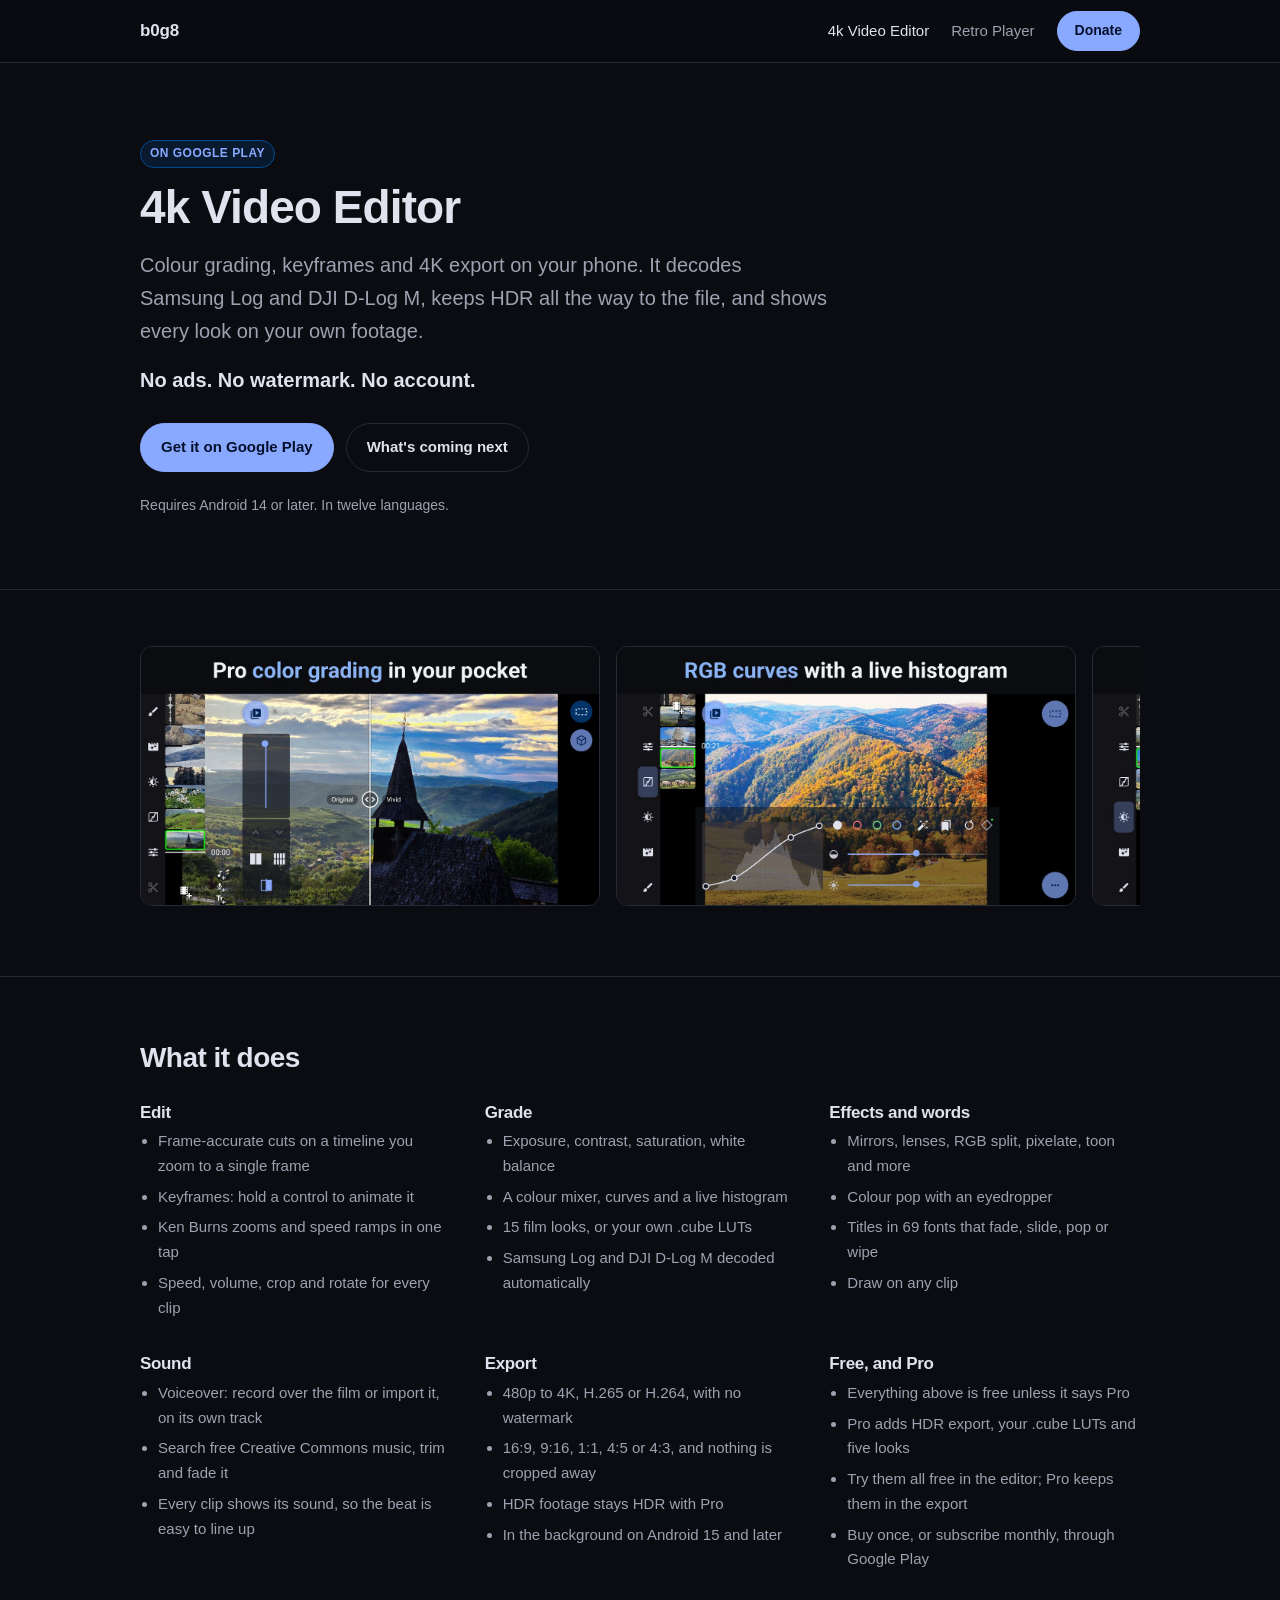
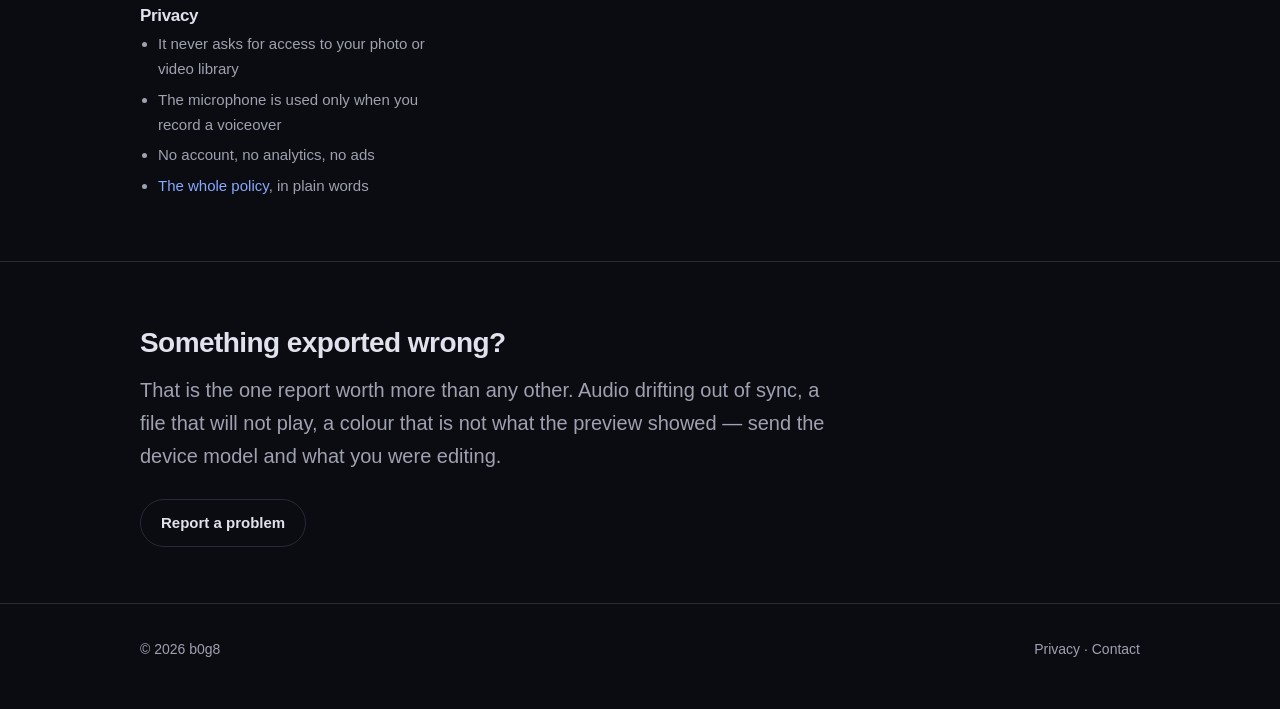
==== commit 1f5c80ed: "4K Video Editor: same screenshots as the Play listing (older pictures for curves, tune, looks, effec" ====
--- a/4k-video-editor/index.html
+++ b/4k-video-editor/index.html
@@ -47,12 +47,12 @@
   <div class="wrap">
     <div class="shots wide">
       <figure><img src="/assets/img/shots/01_grade.jpg" width="1200" height="677" alt="Before and after a film look, split across a wooden church and green hills" loading="lazy"></figure>
-      <figure><img src="/assets/img/shots/02_curves.jpg" width="1200" height="677" alt="RGB curves and a live histogram over a graded church at sunset" loading="lazy"></figure>
-      <figure><img src="/assets/img/shots/03_tune.jpg" width="1200" height="677" alt="Tune sliders over a frosted tree and snowy hills" loading="lazy"></figure>
-      <figure><img src="/assets/img/shots/04_looks.jpg" width="1200" height="677" alt="Eight film looks previewed on the footage" loading="lazy"></figure>
+      <figure><img src="/assets/img/shots/02_curves.jpg" width="1200" height="677" alt="RGB curves and a live histogram over autumn hills" loading="lazy"></figure>
+      <figure><img src="/assets/img/shots/03_tune.jpg" width="1200" height="677" alt="Tune sliders over a frosted tree and a snowy fence" loading="lazy"></figure>
+      <figure><img src="/assets/img/shots/04_looks.jpg" width="1200" height="677" alt="Eight film looks previewed on autumn hills" loading="lazy"></figure>
       <figure><img src="/assets/img/shots/05_keys.jpg" width="1200" height="677" alt="Keyframes on a photo of a green hillside" loading="lazy"></figure>
-      <figure><img src="/assets/img/shots/06_effects.jpg" width="1200" height="677" alt="The row of effects, with a glass sphere over a frosted tree" loading="lazy"></figure>
-      <figure><img src="/assets/img/shots/07_text.jpg" width="1200" height="677" alt="A gold title in a script font over a church at sunset" loading="lazy"></figure>
+      <figure><img src="/assets/img/shots/06_effects.jpg" width="1200" height="677" alt="The row of effects, with a mirror reflecting a wooden church" loading="lazy"></figure>
+      <figure><img src="/assets/img/shots/07_text.jpg" width="1200" height="677" alt="A gold "Golden hour" title in a script font over a wooden church" loading="lazy"></figure>
       <figure><img src="/assets/img/shots/08_export.jpg" width="1200" height="677" alt="The export dialog, up to 4K, over a field of daffodils" loading="lazy"></figure>
     </div>
   </div>
